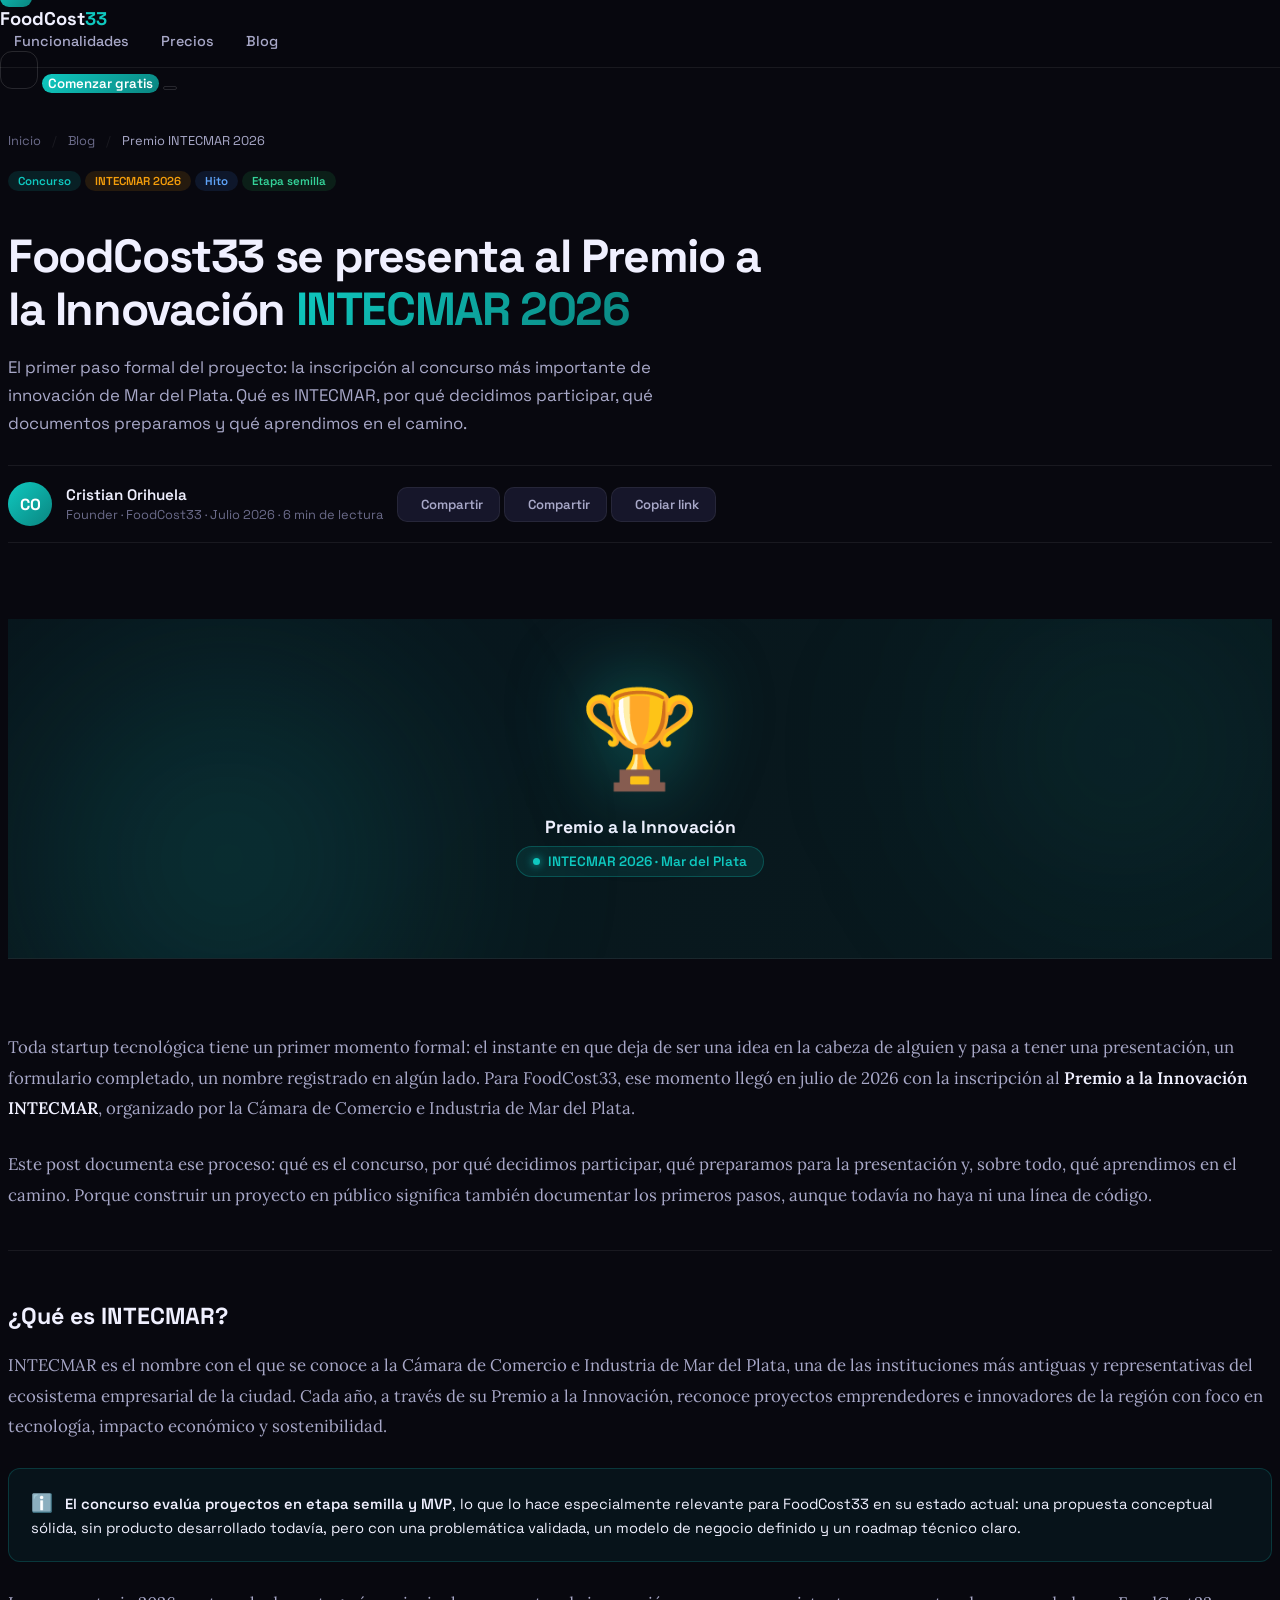
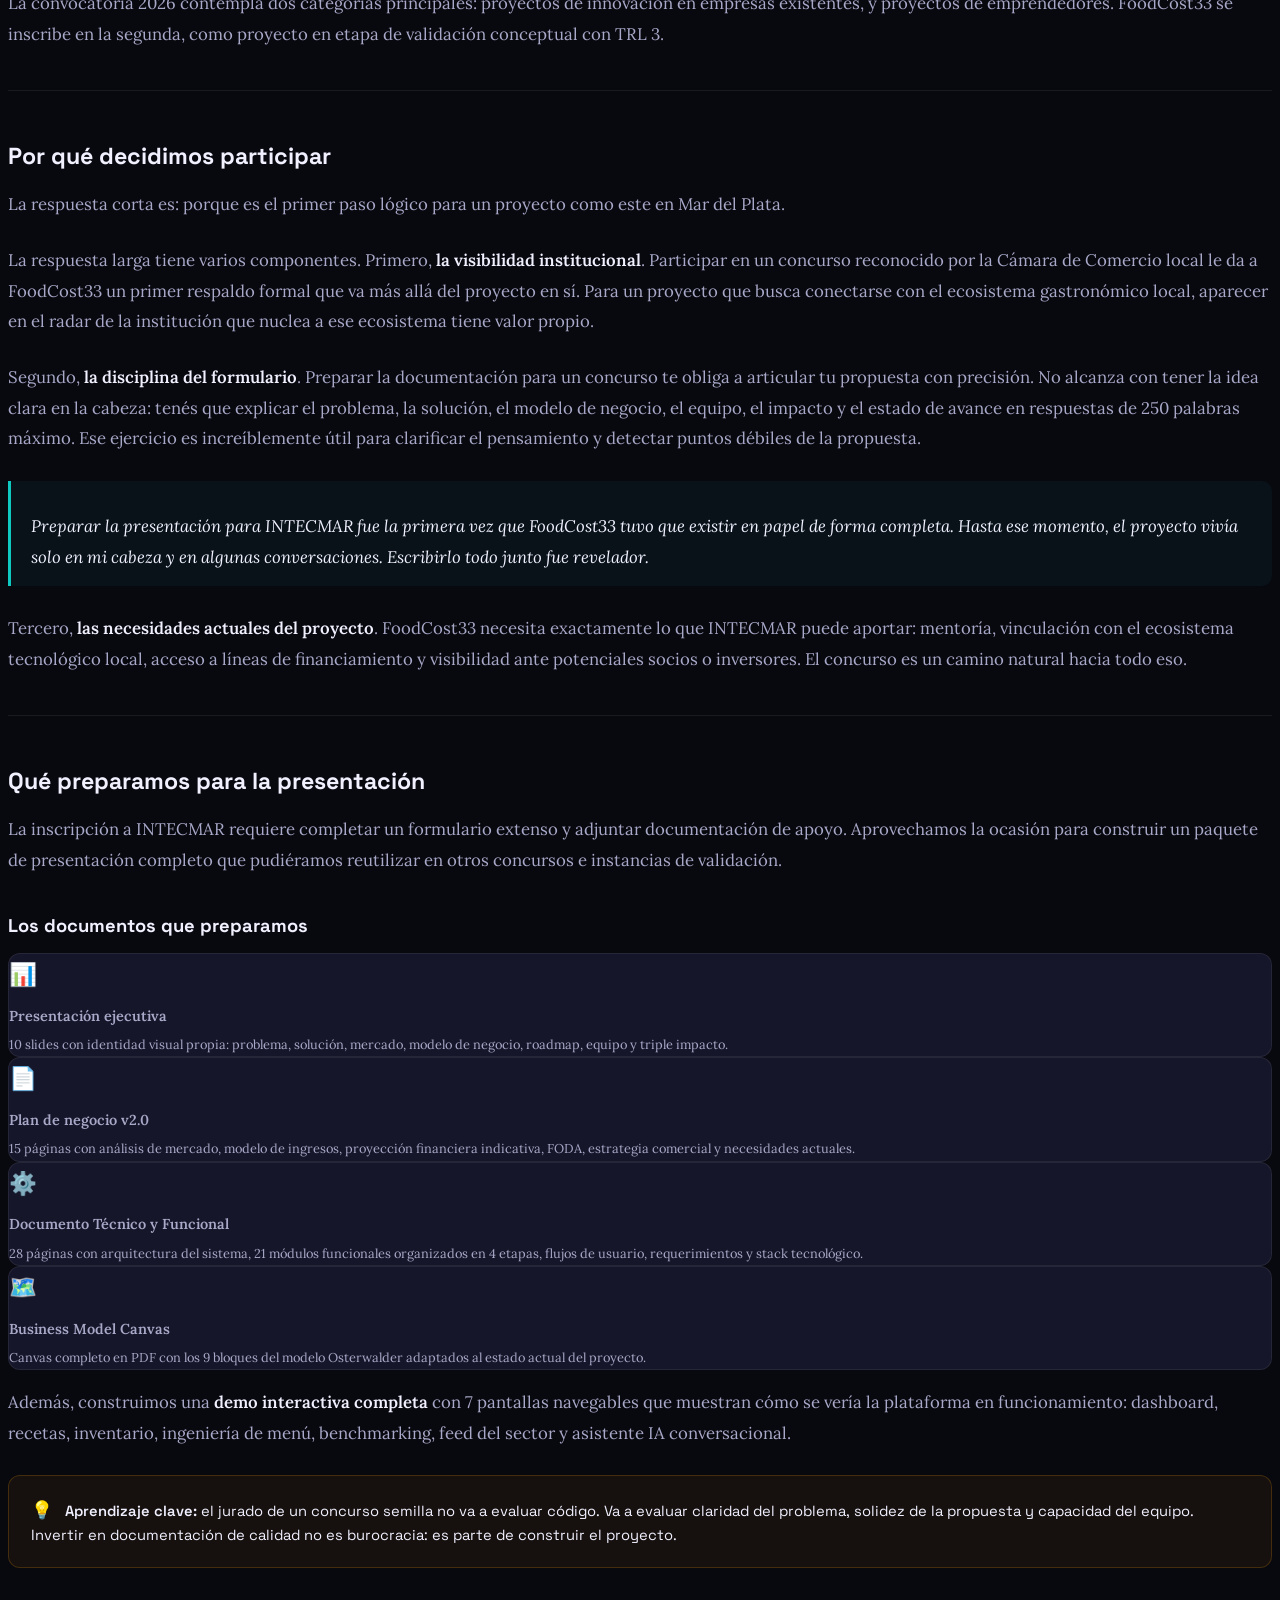
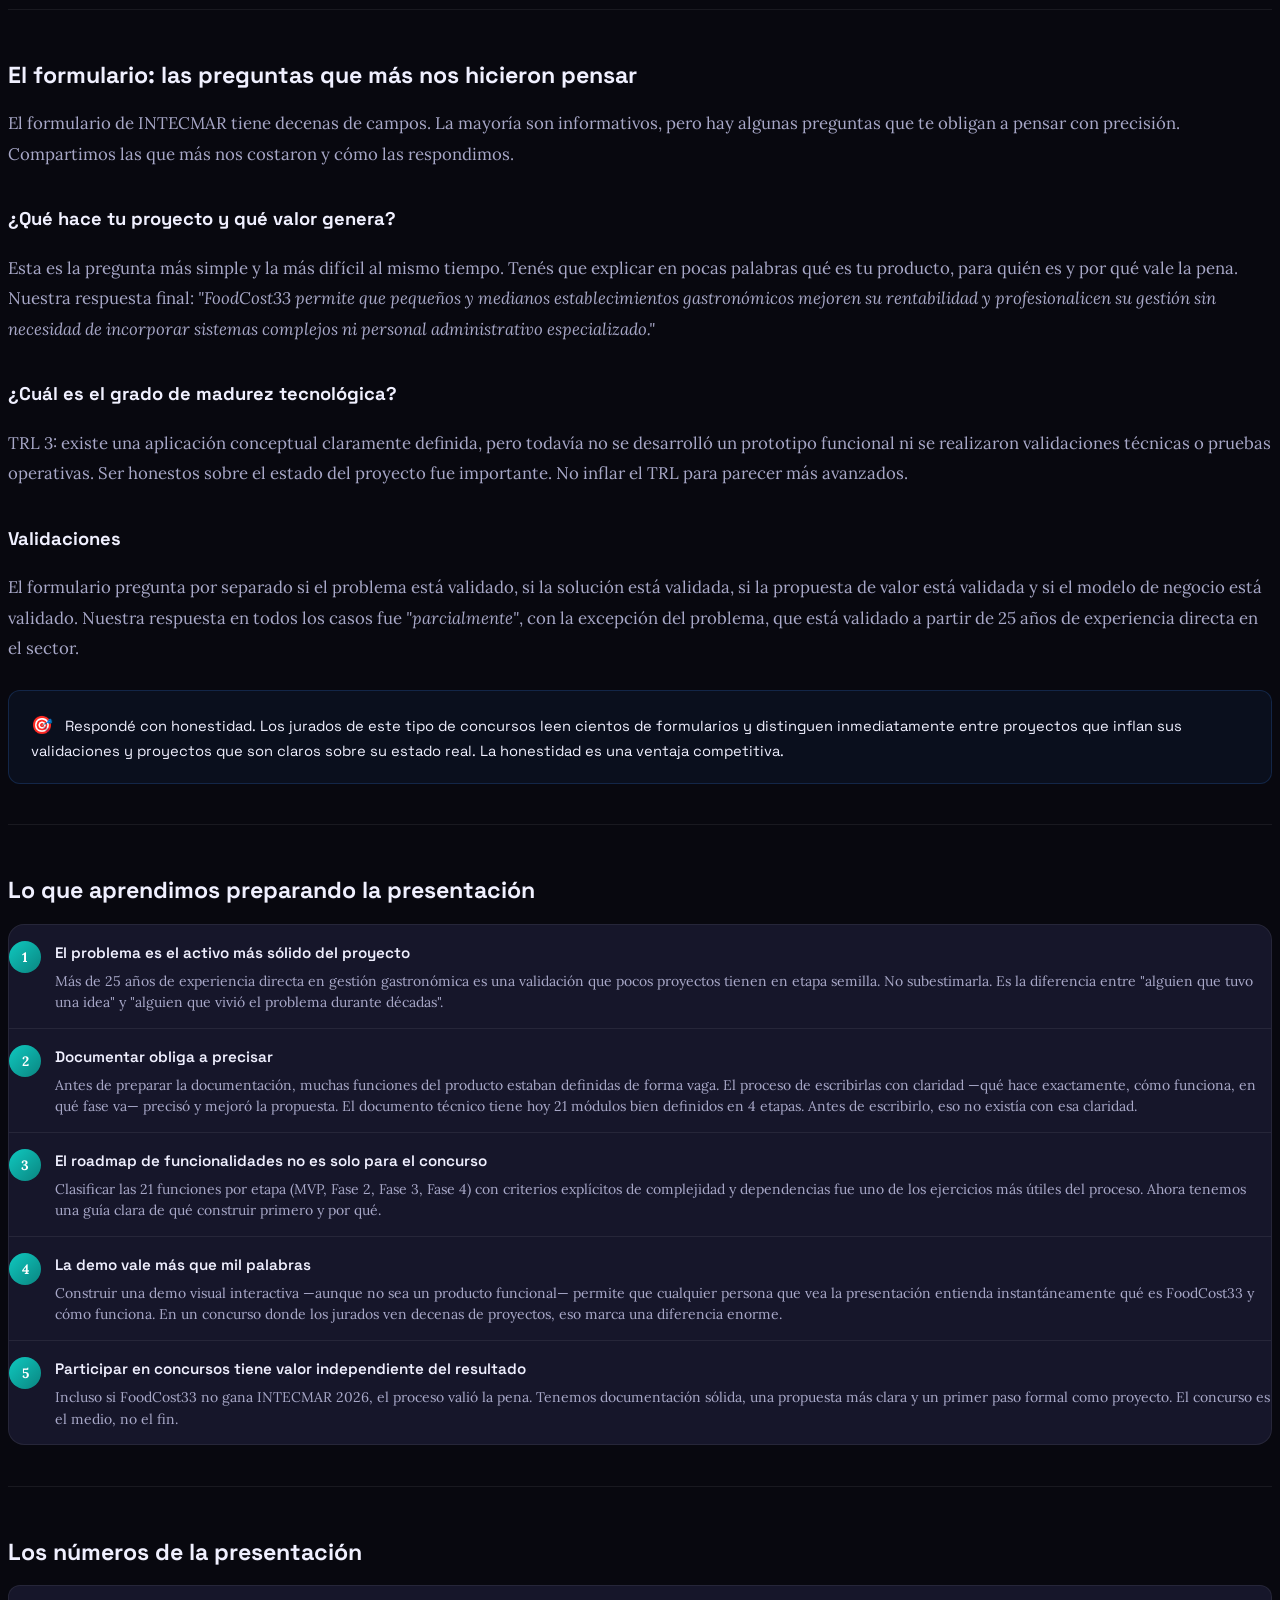
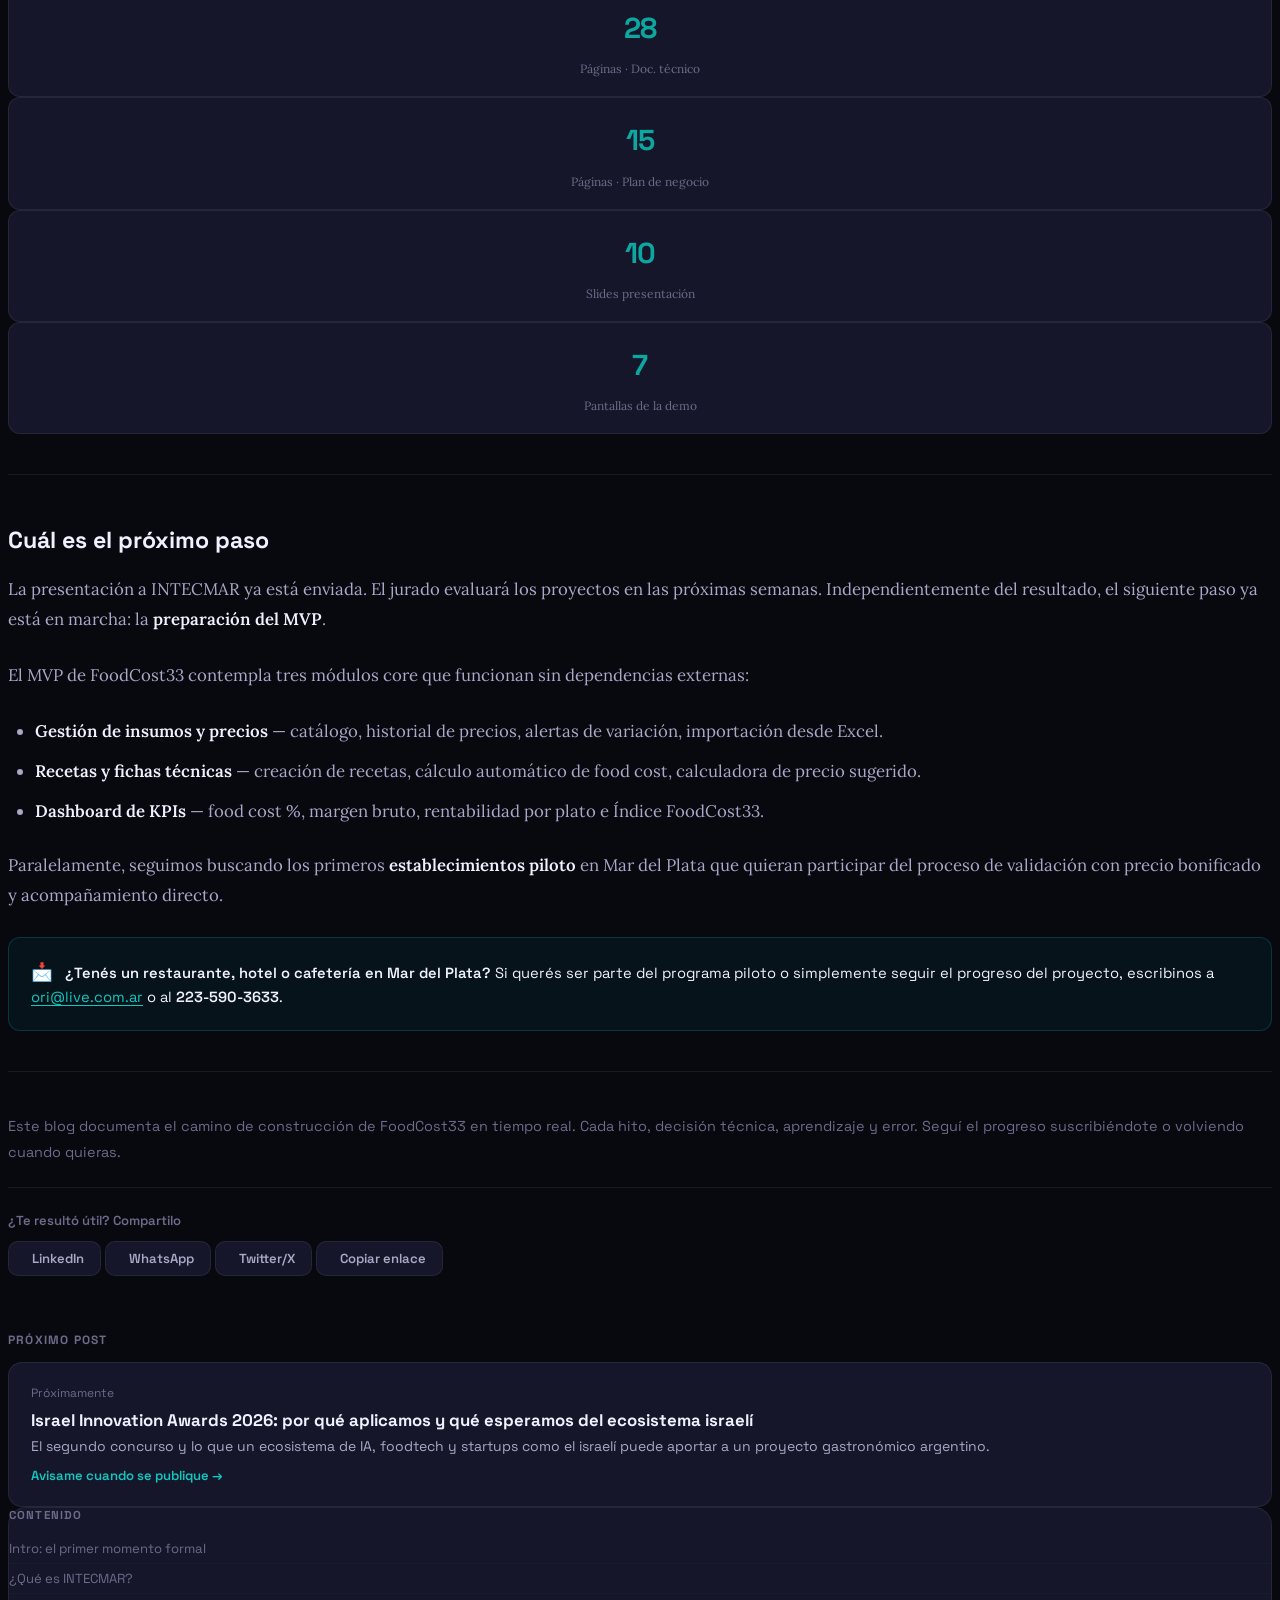
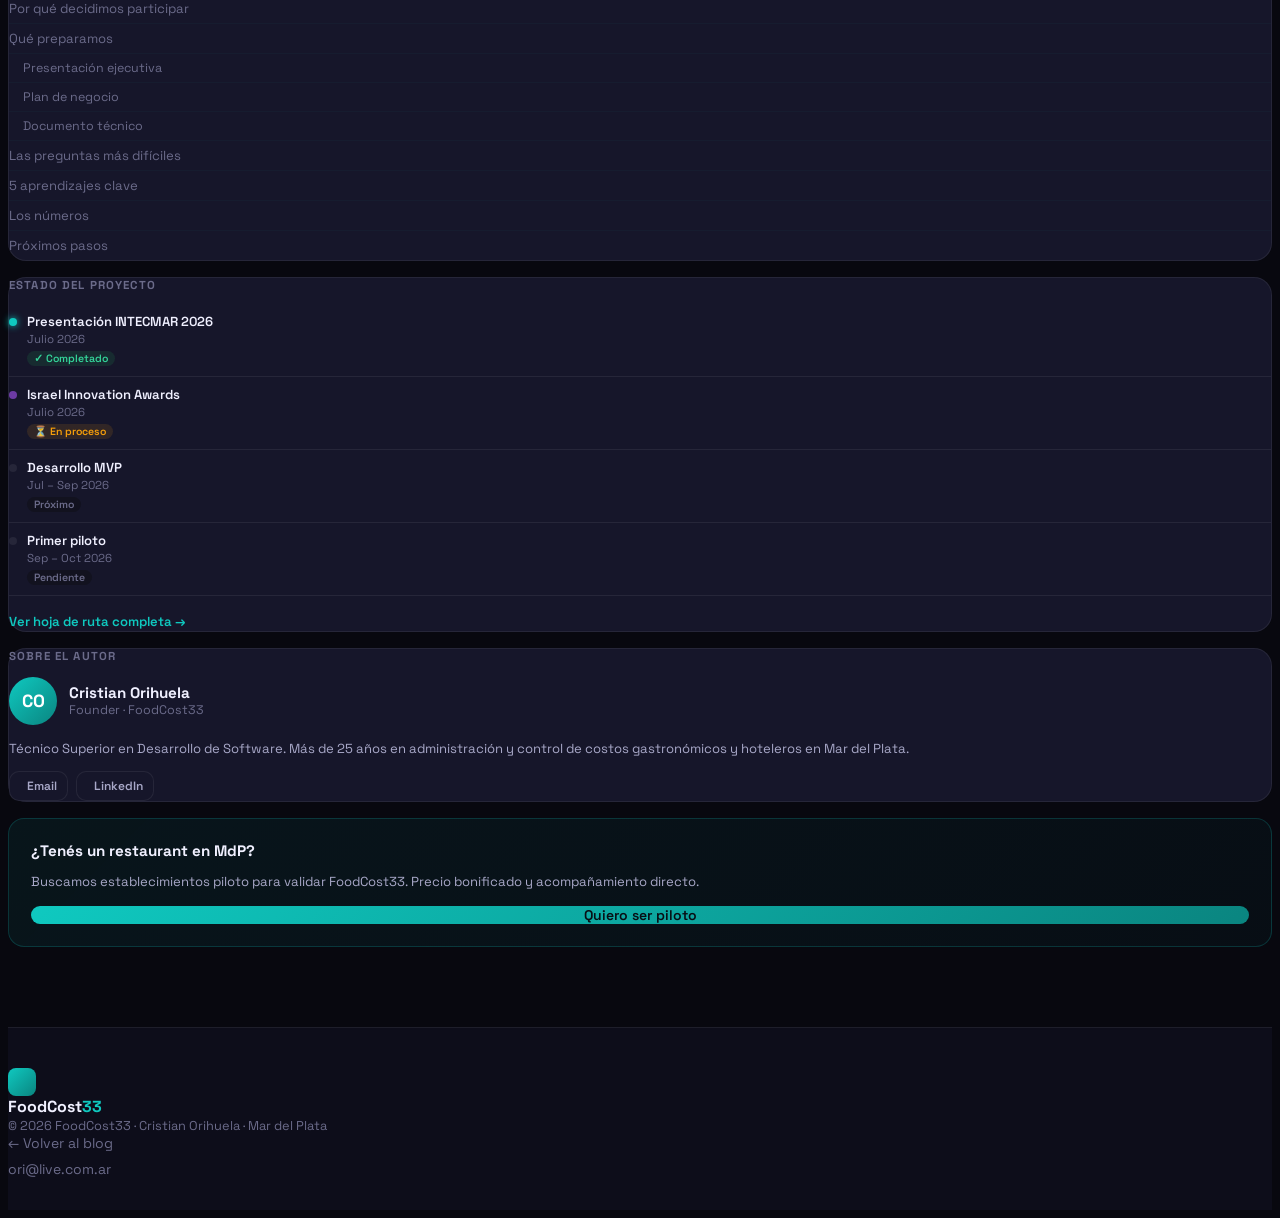
==== blog-intecmar-2026.html @ 77dbe010 "commit inicial" ====
<!DOCTYPE html>
<html lang="es" id="htmlRoot">
<head>
  <meta charset="UTF-8">
  <meta name="viewport" content="width=device-width, initial-scale=1.0">
  <title>FoodCost33 se presenta al Premio INTECMAR 2026 — Blog</title>
  <meta name="description" content="El primer paso formal de FoodCost33: la inscripción al Premio a la Innovación INTECMAR 2026. Qué es, por qué participamos y qué aprendimos.">
  <link rel="preconnect" href="https://fonts.googleapis.com">
  <link href="https://fonts.googleapis.com/css2?family=Space+Grotesk:wght@300;400;500;600;700&family=Lora:ital,wght@0,400;0,600;1,400;1,600&display=swap" rel="stylesheet">
  <link href="css/bootstrap.min.css" rel="stylesheet"/>
  <link href="css/aos.css" rel="stylesheet"/>
  <link rel="stylesheet" href="css/all.min.css"/>
  <link rel="stylesheet" href="css/style.css"/>
  <style>
    :root { --teal:#0FC9C0; --teal2:#0A8580; --amber:#F59E0B; }
    .gt  { background:linear-gradient(135deg,#0FC9C0,#0a8580);-webkit-background-clip:text;-webkit-text-fill-color:transparent;background-clip:text; }
    .bgrd{ background:linear-gradient(135deg,#0FC9C0,#0a8580); }
    .bgrd:hover{ box-shadow:0 8px 24px rgba(15,201,192,.4); }
    .boc:hover { border-color:var(--teal);background:rgba(15,201,192,.08); }
    .slbl{ color:var(--teal); }
    .slbl::before{ background:linear-gradient(135deg,#0FC9C0,#0a8580); }
    .gc:hover{ border-color:rgba(15,201,192,.3);box-shadow:0 16px 50px rgba(0,0,0,.25); }
    .logo-i{ background:linear-gradient(135deg,#0FC9C0,#0a8580); }
    .aur-a{ background:radial-gradient(circle,rgba(15,201,192,.18),transparent 70%); }
    .aur-b{ background:radial-gradient(circle,rgba(10,133,128,.14),transparent 70%); }
    .hbadge{ background:rgba(15,201,192,.1);border:1px solid rgba(15,201,192,.25);color:var(--teal);padding:6px 16px;border-radius:100px;font-size:.8rem;font-weight:600;display:inline-flex;align-items:center;gap:8px; }
    .bdot{ width:7px;height:7px;border-radius:50%;background:var(--teal);box-shadow:0 0 8px var(--teal);animation:bpls 2s infinite; }
    @keyframes bpls{0%,100%{opacity:1}50%{opacity:.35}}
    .flink{ color:var(--tx3);font-size:.875rem;display:block;margin-bottom:8px;transition:.2s; }
    .flink:hover{ color:var(--tx); }
    #mbmenu{ display:none;background:var(--bg);padding:16px 20px;border-bottom:1px solid var(--bd); }
    #mbmenu.open{ display:block; }

    /* ── POST SPECIFIC ── */

    /* Hero del post */
    .post-hero{ padding:calc(var(--nav) + 56px) 0 0;position:relative;overflow:hidden; }
    .post-cover{ height:340px;background:linear-gradient(135deg,rgba(15,201,192,.07),rgba(10,133,128,.14));display:flex;align-items:center;justify-content:center;position:relative;overflow:hidden;border-bottom:1px solid var(--bd); }
    .post-cover-inner{ text-align:center;position:relative;z-index:2; }

    /* Progress bar */
    .read-bar{ position:fixed;top:0;left:0;height:3px;background:linear-gradient(90deg,#0FC9C0,#0a8580);z-index:9999;transition:width .1s;width:0% }

    /* Breadcrumb */
    .bcrumb{ font-size:.8rem;color:var(--tx3);margin-bottom:20px; }
    .bcrumb a{ color:var(--tx3);text-decoration:none;transition:.2s; }
    .bcrumb a:hover{ color:var(--teal); }

    /* Tags */
    .ptag{ font-size:.72rem;font-weight:600;padding:3px 10px;border-radius:20px;display:inline-block; }
    .ptag-teal  { background:rgba(15,201,192,.12);color:var(--teal); }
    .ptag-amber { background:rgba(245,158,11,.12);color:var(--amber); }
    .ptag-blue  { background:rgba(59,130,246,.12);color:#60a5fa; }
    .ptag-green { background:rgba(34,197,94,.12);color:#34d399; }
    .ptag-purple{ background:rgba(168,85,247,.12);color:#c084fc; }

    /* Author bar */
    .author-bar{ display:flex;align-items:center;gap:14px;padding:16px 0;border-top:1px solid var(--bd);border-bottom:1px solid var(--bd);margin-bottom:40px; }
    .author-av{ width:44px;height:44px;border-radius:50%;background:linear-gradient(135deg,#0FC9C0,#0a8580);display:flex;align-items:center;justify-content:center;font-weight:700;font-size:1rem;color:#fff;flex-shrink:0; }
    .author-name{ font-weight:600;font-size:.95rem; }
    .author-meta{ font-size:.8rem;color:var(--tx3);margin-top:2px; }

    /* Article body — tipografía legible */
    .article-body{ font-family:'Lora', Georgia, serif;font-size:1.05rem;line-height:1.82;color:var(--tx2); }
    .article-body p{ margin-bottom:1.5em; }
    .article-body h2{ font-family:'Space Grotesk',sans-serif;font-size:1.45rem;font-weight:700;color:var(--tx);margin:2.2em 0 .8em;line-height:1.25; }
    .article-body h3{ font-family:'Space Grotesk',sans-serif;font-size:1.15rem;font-weight:700;color:var(--tx);margin:1.8em 0 .6em; }
    .article-body strong{ color:var(--tx);font-weight:600; }
    .article-body em{ font-style:italic; }
    .article-body ul,
    .article-body ol{ margin-bottom:1.4em;padding-left:1.6em; }
    .article-body li{ margin-bottom:.55em; }
    .article-body a{ color:var(--teal);text-decoration:underline;text-underline-offset:3px; }
    .article-body blockquote{ border-left:3px solid var(--teal);padding:14px 20px;margin:1.6em 0;background:rgba(15,201,192,.05);border-radius:0 10px 10px 0;font-style:italic;color:var(--tx); }
    .article-body blockquote p{ margin-bottom:0; }

    /* Callout boxes */
    .callout{ border-radius:12px;padding:20px 22px;margin:1.8em 0;font-family:'Space Grotesk',sans-serif;font-size:.92rem;line-height:1.6; }
    .callout-teal  { background:rgba(15,201,192,.06);border:1px solid rgba(15,201,192,.2);color:var(--tx); }
    .callout-amber { background:rgba(245,158,11,.06);border:1px solid rgba(245,158,11,.2);color:var(--tx); }
    .callout-blue  { background:rgba(59,130,246,.06);border:1px solid rgba(59,130,246,.2);color:var(--tx); }
    .callout-icon  { font-size:1.1rem;margin-right:8px; }

    /* Key learnings */
    .learning-item{ display:flex;gap:14px;padding:14px 0;border-bottom:1px solid var(--bd); }
    .learning-item:last-child{ border-bottom:none; }
    .l-num{ width:32px;height:32px;border-radius:50%;background:linear-gradient(135deg,#0FC9C0,#0a8580);color:#fff;font-weight:700;font-size:.85rem;display:flex;align-items:center;justify-content:center;flex-shrink:0;margin-top:2px; }
    .l-title{ font-size:.95rem;font-weight:600;color:var(--tx);margin-bottom:4px;font-family:'Space Grotesk',sans-serif; }
    .l-text{ font-size:.875rem;color:var(--tx2);line-height:1.55; }

    /* Share buttons */
    .share-btn{ display:inline-flex;align-items:center;gap:7px;padding:8px 16px;border-radius:10px;font-size:.82rem;font-weight:600;cursor:pointer;border:1px solid var(--bd);background:var(--sf);color:var(--tx2);transition:.2s;text-decoration:none; }
    .share-btn:hover{ border-color:var(--teal);color:var(--teal);background:rgba(15,201,192,.05); }

    /* Timeline sidebar mini */
    .tl-mini-item{ display:flex;gap:10px;padding:9px 0;border-bottom:1px solid var(--bd);cursor:default; }
    .tl-mini-item:last-child{ border-bottom:none; }
    .tl-mini-dot{ width:8px;height:8px;border-radius:50%;flex-shrink:0;margin-top:5px; }
    .tl-mini-title{ font-size:.82rem;font-weight:600;color:var(--tx);line-height:1.3; }
    .tl-mini-sub  { font-size:.72rem;color:var(--tx3);margin-top:2px; }
    .tl-mini-tag  { font-size:.66rem;padding:1px 7px;border-radius:20px;font-weight:600;display:inline-block;margin-top:4px; }

    /* Table of contents */
    .toc-item{ display:block;padding:6px 0;font-size:.82rem;color:var(--tx3);text-decoration:none;transition:.2s;border-bottom:1px solid rgba(26,45,61,.3); }
    .toc-item:hover{ color:var(--teal); }
    .toc-item:last-child{ border-bottom:none; }
    .toc-item.h3{ padding-left:14px;font-size:.78rem; }

    /* Next post */
    .next-card{ background:var(--sf);border:1px solid var(--bd);border-radius:14px;padding:22px;transition:.2s;text-decoration:none;display:block; }
    .next-card:hover{ border-color:rgba(15,201,192,.35);transform:translateY(-2px); }

    /* Highlight stat */
    .hstat{ background:var(--sf);border:1px solid var(--bd);border-radius:12px;padding:16px;text-align:center; }
    .hstat-num{ font-family:'Space Grotesk',sans-serif;font-size:1.8rem;font-weight:700;letter-spacing:-.03em; }
    .hstat-lbl{ font-size:.75rem;color:var(--tx3);margin-top:4px; }

    /* Section divider in article */
    .sec-div{ border:none;border-top:1px solid var(--bd);margin:2.4em 0; }

    /* Pill badge inline */
    .ibadge{ font-size:.72rem;font-weight:700;padding:2px 9px;border-radius:20px;vertical-align:middle;font-family:'Space Grotesk',sans-serif; }
  </style>
</head>
<body>

<!-- BARRA DE PROGRESO -->
<div class="read-bar" id="readBar"></div>

<!-- NAVBAR -->
<nav id="nbar">
  <div class="container">
    <div class="d-flex align-items-center justify-content-between w-100">
      <a href="index.html" class="d-flex align-items-center gap-2" style="font-size:1.15rem;font-weight:700;color:var(--tx)">
        <div class="logo-i" style="width:32px;height:32px;border-radius:9px;display:flex;align-items:center;justify-content:center"><i class="fa-solid fa-utensils" style="font-size:.82rem"></i></div>
        <span>FoodCost<span style="color:var(--teal)">33</span></span>
      </a>
      <div class="d-none d-lg-flex align-items-center gap-1 mx-auto">
        <a href="index.html#features" class="nav-link">Funcionalidades</a>
        <a href="index.html#pricing" class="nav-link">Precios</a>
        <a href="blog.html" class="nav-link" style="color:var(--teal)">Blog</a>
      </div>
      <div class="d-flex align-items-center gap-2">
        <button class="boc d-flex align-items-center justify-content-center" id="thbtn" style="width:38px;height:38px;padding:0;border-radius:12px">
          <i class="fa-solid fa-sun" id="suni" style="display:none"></i>
          <i class="fa-solid fa-moon" id="mooni"></i>
        </button>
        <button class="bgrd btn px-3 py-2 d-none d-sm-flex">Comenzar gratis</button>
        <button class="boc d-lg-none px-2 py-2" id="mbtog" style="border-radius:10px" onclick="toggleMenu()">
          <i class="fa-solid fa-bars" id="barIcon"></i>
          <i class="fa-solid fa-xmark" id="xIcon" style="display:none"></i>
        </button>
      </div>
    </div>
  </div>
</nav>
<div id="mbmenu">
  <a href="index.html" class="nav-link d-block py-3 border-bottom" style="border-color:var(--bd)!important">Inicio</a>
  <a href="blog.html" class="nav-link d-block py-3" style="color:var(--teal)">← Volver al blog</a>
</div>

<!-- POST HERO -->
<section class="post-hero">
  <div class="container" style="padding-bottom:36px">
    <div class="bcrumb">
      <a href="index.html">Inicio</a> <span style="margin:0 8px;color:var(--bd)">/</span>
      <a href="blog.html">Blog</a> <span style="margin:0 8px;color:var(--bd)">/</span>
      <span style="color:var(--tx2)">Premio INTECMAR 2026</span>
    </div>
    <div class="d-flex gap-2 flex-wrap mb-3">
      <span class="ptag ptag-teal">Concurso</span>
      <span class="ptag ptag-amber">INTECMAR 2026</span>
      <span class="ptag ptag-blue">Hito</span>
      <span class="ptag ptag-green">Etapa semilla</span>
    </div>
    <h1 style="font-size:clamp(1.8rem,4.5vw,2.9rem);font-weight:700;line-height:1.15;letter-spacing:-.03em;max-width:780px;margin-bottom:18px">
      FoodCost33 se presenta al Premio a la Innovación <span class="gt">INTECMAR 2026</span>
    </h1>
    <p style="font-size:1.05rem;color:var(--tx2);max-width:680px;line-height:1.65;margin-bottom:28px">
      El primer paso formal del proyecto: la inscripción al concurso más importante de innovación de Mar del Plata. Qué es INTECMAR, por qué decidimos participar, qué documentos preparamos y qué aprendimos en el camino.
    </p>
    <div class="author-bar">
      <div class="author-av">CO</div>
      <div>
        <div class="author-name">Cristian Orihuela</div>
        <div class="author-meta">Founder · FoodCost33 · <span>Julio 2026</span> · <span>6 min de lectura</span></div>
      </div>
      <div class="ms-auto d-flex gap-2 flex-wrap">
        <a href="#" class="share-btn"><i class="fa-brands fa-linkedin"></i> Compartir</a>
        <a href="#" class="share-btn"><i class="fa-brands fa-whatsapp"></i> Compartir</a>
        <a href="#" class="share-btn"><i class="fa-regular fa-copy"></i> Copiar link</a>
      </div>
    </div>
  </div>
  <!-- Cover image -->
  <div class="post-cover">
    <div class="aur aur-a" style="top:-60px;left:-80px"></div>
    <div class="aur aur-b" style="bottom:-40px;right:-100px"></div>
    <div class="post-cover-inner">
      <div style="font-size:6rem;filter:drop-shadow(0 0 40px rgba(15,201,192,.5));margin-bottom:16px">🏆</div>
      <div style="display:inline-flex;flex-direction:column;align-items:center;gap:8px">
        <div style="font-family:'Space Grotesk',sans-serif;font-size:1.1rem;font-weight:700;color:var(--tx)">Premio a la Innovación</div>
        <div class="hbadge" style="font-size:.85rem"><span class="bdot"></span>INTECMAR 2026 · Mar del Plata</div>
      </div>
    </div>
  </div>
</section>

<!-- ARTICLE -->
<section style="padding:56px 0 80px">
  <div class="container">
    <div class="row g-5">

      <!-- ARTICLE BODY -->
      <div class="col-lg-8">
        <article class="article-body" id="article">

          <p>
            Toda startup tecnológica tiene un primer momento formal: el instante en que deja de ser una idea en la cabeza de alguien y pasa a tener una presentación, un formulario completado, un nombre registrado en algún lado. Para FoodCost33, ese momento llegó en julio de 2026 con la inscripción al <strong>Premio a la Innovación INTECMAR</strong>, organizado por la Cámara de Comercio e Industria de Mar del Plata.
          </p>

          <p>
            Este post documenta ese proceso: qué es el concurso, por qué decidimos participar, qué preparamos para la presentación y, sobre todo, qué aprendimos en el camino. Porque construir un proyecto en público significa también documentar los primeros pasos, aunque todavía no haya ni una línea de código.
          </p>

          <hr class="sec-div">

          <h2>¿Qué es INTECMAR?</h2>

          <p>
            INTECMAR es el nombre con el que se conoce a la Cámara de Comercio e Industria de Mar del Plata, una de las instituciones más antiguas y representativas del ecosistema empresarial de la ciudad. Cada año, a través de su Premio a la Innovación, reconoce proyectos emprendedores e innovadores de la región con foco en tecnología, impacto económico y sostenibilidad.
          </p>

          <div class="callout callout-teal">
            <span class="callout-icon">ℹ️</span>
            <strong>El concurso evalúa proyectos en etapa semilla y MVP</strong>, lo que lo hace especialmente relevante para FoodCost33 en su estado actual: una propuesta conceptual sólida, sin producto desarrollado todavía, pero con una problemática validada, un modelo de negocio definido y un roadmap técnico claro.
          </div>

          <p>
            La convocatoria 2026 contempla dos categorías principales: proyectos de innovación en empresas existentes, y proyectos de emprendedores. FoodCost33 se inscribe en la segunda, como proyecto en etapa de validación conceptual con TRL 3.
          </p>

          <hr class="sec-div">

          <h2>Por qué decidimos participar</h2>

          <p>
            La respuesta corta es: porque es el primer paso lógico para un proyecto como este en Mar del Plata.
          </p>

          <p>
            La respuesta larga tiene varios componentes. Primero, <strong>la visibilidad institucional</strong>. Participar en un concurso reconocido por la Cámara de Comercio local le da a FoodCost33 un primer respaldo formal que va más allá del proyecto en sí. Para un proyecto que busca conectarse con el ecosistema gastronómico local, aparecer en el radar de la institución que nuclea a ese ecosistema tiene valor propio.
          </p>

          <p>
            Segundo, <strong>la disciplina del formulario</strong>. Preparar la documentación para un concurso te obliga a articular tu propuesta con precisión. No alcanza con tener la idea clara en la cabeza: tenés que explicar el problema, la solución, el modelo de negocio, el equipo, el impacto y el estado de avance en respuestas de 250 palabras máximo. Ese ejercicio es increíblemente útil para clarificar el pensamiento y detectar puntos débiles de la propuesta.
          </p>

          <blockquote>
            <p>Preparar la presentación para INTECMAR fue la primera vez que FoodCost33 tuvo que existir en papel de forma completa. Hasta ese momento, el proyecto vivía solo en mi cabeza y en algunas conversaciones. Escribirlo todo junto fue revelador.</p>
          </blockquote>

          <p>
            Tercero, <strong>las necesidades actuales del proyecto</strong>. FoodCost33 necesita exactamente lo que INTECMAR puede aportar: mentoría, vinculación con el ecosistema tecnológico local, acceso a líneas de financiamiento y visibilidad ante potenciales socios o inversores. El concurso es un camino natural hacia todo eso.
          </p>

          <hr class="sec-div">

          <h2>Qué preparamos para la presentación</h2>

          <p>
            La inscripción a INTECMAR requiere completar un formulario extenso y adjuntar documentación de apoyo. Aprovechamos la ocasión para construir un paquete de presentación completo que pudiéramos reutilizar en otros concursos e instancias de validación.
          </p>

          <h3>Los documentos que preparamos</h3>

          <div class="row g-3 my-3">
            <div class="col-sm-6">
              <div class="gc p-3" style="border-radius:12px">
                <div style="font-size:1.4rem;margin-bottom:8px">📊</div>
                <div style="font-size:.9rem;font-weight:600;margin-bottom:4px">Presentación ejecutiva</div>
                <div style="font-size:.8rem;color:var(--tx2)">10 slides con identidad visual propia: problema, solución, mercado, modelo de negocio, roadmap, equipo y triple impacto.</div>
              </div>
            </div>
            <div class="col-sm-6">
              <div class="gc p-3" style="border-radius:12px">
                <div style="font-size:1.4rem;margin-bottom:8px">📄</div>
                <div style="font-size:.9rem;font-weight:600;margin-bottom:4px">Plan de negocio v2.0</div>
                <div style="font-size:.8rem;color:var(--tx2)">15 páginas con análisis de mercado, modelo de ingresos, proyección financiera indicativa, FODA, estrategia comercial y necesidades actuales.</div>
              </div>
            </div>
            <div class="col-sm-6">
              <div class="gc p-3" style="border-radius:12px">
                <div style="font-size:1.4rem;margin-bottom:8px">⚙️</div>
                <div style="font-size:.9rem;font-weight:600;margin-bottom:4px">Documento Técnico y Funcional</div>
                <div style="font-size:.8rem;color:var(--tx2)">28 páginas con arquitectura del sistema, 21 módulos funcionales organizados en 4 etapas, flujos de usuario, requerimientos y stack tecnológico.</div>
              </div>
            </div>
            <div class="col-sm-6">
              <div class="gc p-3" style="border-radius:12px">
                <div style="font-size:1.4rem;margin-bottom:8px">🗺️</div>
                <div style="font-size:.9rem;font-weight:600;margin-bottom:4px">Business Model Canvas</div>
                <div style="font-size:.8rem;color:var(--tx2)">Canvas completo en PDF con los 9 bloques del modelo Osterwalder adaptados al estado actual del proyecto.</div>
              </div>
            </div>
          </div>

          <p>
            Además, construimos una <strong>demo interactiva completa</strong> con 7 pantallas navegables que muestran cómo se vería la plataforma en funcionamiento: dashboard, recetas, inventario, ingeniería de menú, benchmarking, feed del sector y asistente IA conversacional.
          </p>

          <div class="callout callout-amber">
            <span class="callout-icon">💡</span>
            <strong>Aprendizaje clave:</strong> el jurado de un concurso semilla no va a evaluar código. Va a evaluar claridad del problema, solidez de la propuesta y capacidad del equipo. Invertir en documentación de calidad no es burocracia: es parte de construir el proyecto.
          </div>

          <hr class="sec-div">

          <h2>El formulario: las preguntas que más nos hicieron pensar</h2>

          <p>
            El formulario de INTECMAR tiene decenas de campos. La mayoría son informativos, pero hay algunas preguntas que te obligan a pensar con precisión. Compartimos las que más nos costaron y cómo las respondimos.
          </p>

          <h3>¿Qué hace tu proyecto y qué valor genera?</h3>
          <p>
            Esta es la pregunta más simple y la más difícil al mismo tiempo. Tenés que explicar en pocas palabras qué es tu producto, para quién es y por qué vale la pena. Nuestra respuesta final: <em>"FoodCost33 permite que pequeños y medianos establecimientos gastronómicos mejoren su rentabilidad y profesionalicen su gestión sin necesidad de incorporar sistemas complejos ni personal administrativo especializado."</em>
          </p>

          <h3>¿Cuál es el grado de madurez tecnológica?</h3>
          <p>
            TRL 3: existe una aplicación conceptual claramente definida, pero todavía no se desarrolló un prototipo funcional ni se realizaron validaciones técnicas o pruebas operativas. Ser honestos sobre el estado del proyecto fue importante. No inflar el TRL para parecer más avanzados.
          </p>

          <h3>Validaciones</h3>
          <p>
            El formulario pregunta por separado si el problema está validado, si la solución está validada, si la propuesta de valor está validada y si el modelo de negocio está validado. Nuestra respuesta en todos los casos fue <em>"parcialmente"</em>, con la excepción del problema, que está validado a partir de 25 años de experiencia directa en el sector.
          </p>

          <div class="callout callout-blue">
            <span class="callout-icon">🎯</span>
            Respondé con honestidad. Los jurados de este tipo de concursos leen cientos de formularios y distinguen inmediatamente entre proyectos que inflan sus validaciones y proyectos que son claros sobre su estado real. La honestidad es una ventaja competitiva.
          </div>

          <hr class="sec-div">

          <h2>Lo que aprendimos preparando la presentación</h2>

          <div class="gc p-4 my-4" style="border-radius:16px">
            <div class="learning-item">
              <div class="l-num">1</div>
              <div>
                <div class="l-title">El problema es el activo más sólido del proyecto</div>
                <div class="l-text">Más de 25 años de experiencia directa en gestión gastronómica es una validación que pocos proyectos tienen en etapa semilla. No subestimarla. Es la diferencia entre "alguien que tuvo una idea" y "alguien que vivió el problema durante décadas".</div>
              </div>
            </div>
            <div class="learning-item">
              <div class="l-num">2</div>
              <div>
                <div class="l-title">Documentar obliga a precisar</div>
                <div class="l-text">Antes de preparar la documentación, muchas funciones del producto estaban definidas de forma vaga. El proceso de escribirlas con claridad —qué hace exactamente, cómo funciona, en qué fase va— precisó y mejoró la propuesta. El documento técnico tiene hoy 21 módulos bien definidos en 4 etapas. Antes de escribirlo, eso no existía con esa claridad.</div>
              </div>
            </div>
            <div class="learning-item">
              <div class="l-num">3</div>
              <div>
                <div class="l-title">El roadmap de funcionalidades no es solo para el concurso</div>
                <div class="l-text">Clasificar las 21 funciones por etapa (MVP, Fase 2, Fase 3, Fase 4) con criterios explícitos de complejidad y dependencias fue uno de los ejercicios más útiles del proceso. Ahora tenemos una guía clara de qué construir primero y por qué.</div>
              </div>
            </div>
            <div class="learning-item">
              <div class="l-num">4</div>
              <div>
                <div class="l-title">La demo vale más que mil palabras</div>
                <div class="l-text">Construir una demo visual interactiva —aunque no sea un producto funcional— permite que cualquier persona que vea la presentación entienda instantáneamente qué es FoodCost33 y cómo funciona. En un concurso donde los jurados ven decenas de proyectos, eso marca una diferencia enorme.</div>
              </div>
            </div>
            <div class="learning-item">
              <div class="l-num">5</div>
              <div>
                <div class="l-title">Participar en concursos tiene valor independiente del resultado</div>
                <div class="l-text">Incluso si FoodCost33 no gana INTECMAR 2026, el proceso valió la pena. Tenemos documentación sólida, una propuesta más clara y un primer paso formal como proyecto. El concurso es el medio, no el fin.</div>
              </div>
            </div>
          </div>

          <hr class="sec-div">

          <h2>Los números de la presentación</h2>

          <div class="row g-3 my-3">
            <div class="col-6 col-sm-3">
              <div class="hstat">
                <div class="hstat-num gt">28</div>
                <div class="hstat-lbl">Páginas · Doc. técnico</div>
              </div>
            </div>
            <div class="col-6 col-sm-3">
              <div class="hstat">
                <div class="hstat-num gt">15</div>
                <div class="hstat-lbl">Páginas · Plan de negocio</div>
              </div>
            </div>
            <div class="col-6 col-sm-3">
              <div class="hstat">
                <div class="hstat-num gt">10</div>
                <div class="hstat-lbl">Slides presentación</div>
              </div>
            </div>
            <div class="col-6 col-sm-3">
              <div class="hstat">
                <div class="hstat-num gt">7</div>
                <div class="hstat-lbl">Pantallas de la demo</div>
              </div>
            </div>
          </div>

          <hr class="sec-div">

          <h2>Cuál es el próximo paso</h2>

          <p>
            La presentación a INTECMAR ya está enviada. El jurado evaluará los proyectos en las próximas semanas. Independientemente del resultado, el siguiente paso ya está en marcha: la <strong>preparación del MVP</strong>.
          </p>

          <p>
            El MVP de FoodCost33 contempla tres módulos core que funcionan sin dependencias externas:
          </p>

          <ul>
            <li><strong>Gestión de insumos y precios</strong> — catálogo, historial de precios, alertas de variación, importación desde Excel.</li>
            <li><strong>Recetas y fichas técnicas</strong> — creación de recetas, cálculo automático de food cost, calculadora de precio sugerido.</li>
            <li><strong>Dashboard de KPIs</strong> — food cost %, margen bruto, rentabilidad por plato e Índice FoodCost33.</li>
          </ul>

          <p>
            Paralelamente, seguimos buscando los primeros <strong>establecimientos piloto</strong> en Mar del Plata que quieran participar del proceso de validación con precio bonificado y acompañamiento directo.
          </p>

          <div class="callout callout-teal">
            <span class="callout-icon">📩</span>
            <strong>¿Tenés un restaurante, hotel o cafetería en Mar del Plata?</strong> Si querés ser parte del programa piloto o simplemente seguir el progreso del proyecto, escribinos a <a href="mailto:ori@live.com.ar">ori@live.com.ar</a> o al <strong>223-590-3633</strong>.
          </div>

          <hr class="sec-div">

          <p style="font-size:.9rem;color:var(--tx3);font-family:'Space Grotesk',sans-serif;font-style:normal">
            Este blog documenta el camino de construcción de FoodCost33 en tiempo real. Cada hito, decisión técnica, aprendizaje y error. Seguí el progreso suscribiéndote o volviendo cuando quieras.
          </p>

        </article>

        <!-- Share -->
        <div style="padding:24px 0;border-top:1px solid var(--bd);margin-top:8px">
          <div style="font-size:.82rem;color:var(--tx3);margin-bottom:12px;font-weight:600">¿Te resultó útil? Compartilo</div>
          <div class="d-flex gap-2 flex-wrap">
            <a href="#" class="share-btn"><i class="fa-brands fa-linkedin"></i> LinkedIn</a>
            <a href="#" class="share-btn"><i class="fa-brands fa-whatsapp"></i> WhatsApp</a>
            <a href="#" class="share-btn"><i class="fa-brands fa-x-twitter"></i> Twitter/X</a>
            <a href="#" class="share-btn"><i class="fa-regular fa-copy"></i> Copiar enlace</a>
          </div>
        </div>

        <!-- Next post -->
        <div style="margin-top:32px">
          <div style="font-size:.75rem;font-weight:700;text-transform:uppercase;letter-spacing:.1em;color:var(--tx3);margin-bottom:14px">Próximo post</div>
          <div class="next-card">
            <div style="font-size:.75rem;color:var(--tx3);margin-bottom:8px">Próximamente</div>
            <div style="font-size:1.05rem;font-weight:700;color:var(--tx);margin-bottom:6px">Israel Innovation Awards 2026: por qué aplicamos y qué esperamos del ecosistema israelí</div>
            <div style="font-size:.875rem;color:var(--tx2)">El segundo concurso y lo que un ecosistema de IA, foodtech y startups como el israelí puede aportar a un proyecto gastronómico argentino.</div>
            <div style="margin-top:12px;font-size:.82rem;color:var(--teal);font-weight:600">Avisame cuando se publique →</div>
          </div>
        </div>
      </div>

      <!-- SIDEBAR -->
      <div class="col-lg-4">
        <div style="position:sticky;top:calc(var(--nav) + 24px);display:flex;flex-direction:column;gap:16px">

          <!-- Table of contents -->
          <div class="gc p-4">
            <div style="font-size:.72rem;font-weight:700;text-transform:uppercase;letter-spacing:.1em;color:var(--tx3);margin-bottom:12px">Contenido</div>
            <a href="#" class="toc-item" onclick="scrollTo('h-intro')">Intro: el primer momento formal</a>
            <a href="#" class="toc-item">¿Qué es INTECMAR?</a>
            <a href="#" class="toc-item">Por qué decidimos participar</a>
            <a href="#" class="toc-item">Qué preparamos</a>
            <a href="#" class="toc-item h3">Presentación ejecutiva</a>
            <a href="#" class="toc-item h3">Plan de negocio</a>
            <a href="#" class="toc-item h3">Documento técnico</a>
            <a href="#" class="toc-item">Las preguntas más difíciles</a>
            <a href="#" class="toc-item">5 aprendizajes clave</a>
            <a href="#" class="toc-item">Los números</a>
            <a href="#" class="toc-item">Próximos pasos</a>
          </div>

          <!-- Timeline del proyecto -->
          <div class="gc p-4">
            <div style="font-size:.72rem;font-weight:700;text-transform:uppercase;letter-spacing:.1em;color:var(--tx3);margin-bottom:12px">Estado del proyecto</div>
            <div class="tl-mini-item">
              <div class="tl-mini-dot" style="background:var(--teal);box-shadow:0 0 7px var(--teal)"></div>
              <div>
                <div class="tl-mini-title">Presentación INTECMAR 2026</div>
                <div class="tl-mini-sub">Julio 2026</div>
                <span class="tl-mini-tag" style="background:rgba(34,197,94,.12);color:#34d399">✓ Completado</span>
              </div>
            </div>
            <div class="tl-mini-item">
              <div class="tl-mini-dot" style="background:rgba(168,85,247,.6)"></div>
              <div>
                <div class="tl-mini-title">Israel Innovation Awards</div>
                <div class="tl-mini-sub">Julio 2026</div>
                <span class="tl-mini-tag" style="background:rgba(245,158,11,.12);color:var(--amber)">⏳ En proceso</span>
              </div>
            </div>
            <div class="tl-mini-item">
              <div class="tl-mini-dot" style="background:var(--bd)"></div>
              <div>
                <div class="tl-mini-title">Desarrollo MVP</div>
                <div class="tl-mini-sub">Jul – Sep 2026</div>
                <span class="tl-mini-tag" style="background:var(--bg3);color:var(--tx3)">Próximo</span>
              </div>
            </div>
            <div class="tl-mini-item">
              <div class="tl-mini-dot" style="background:var(--bd)"></div>
              <div>
                <div class="tl-mini-title">Primer piloto</div>
                <div class="tl-mini-sub">Sep – Oct 2026</div>
                <span class="tl-mini-tag" style="background:var(--bg3);color:var(--tx3)">Pendiente</span>
              </div>
            </div>
            <div style="margin-top:14px">
              <a href="blog.html" style="font-size:.82rem;color:var(--teal);font-weight:600;text-decoration:none">Ver hoja de ruta completa →</a>
            </div>
          </div>

          <!-- About author -->
          <div class="gc p-4">
            <div style="font-size:.72rem;font-weight:700;text-transform:uppercase;letter-spacing:.1em;color:var(--tx3);margin-bottom:14px">Sobre el autor</div>
            <div style="display:flex;align-items:center;gap:12px;margin-bottom:12px">
              <div style="width:48px;height:48px;border-radius:50%;background:linear-gradient(135deg,#0FC9C0,#0a8580);display:flex;align-items:center;justify-content:center;font-weight:700;font-size:1.1rem;color:#fff;flex-shrink:0">CO</div>
              <div>
                <div style="font-weight:700;font-size:.95rem">Cristian Orihuela</div>
                <div style="font-size:.78rem;color:var(--tx3)">Founder · FoodCost33</div>
              </div>
            </div>
            <p style="font-size:.82rem;color:var(--tx2);line-height:1.6;margin-bottom:12px">Técnico Superior en Desarrollo de Software. Más de 25 años en administración y control de costos gastronómicos y hoteleros en Mar del Plata.</p>
            <div style="display:flex;gap:8px">
              <a href="mailto:ori@live.com.ar" class="share-btn" style="font-size:.75rem;padding:6px 10px"><i class="fa-solid fa-envelope"></i> Email</a>
              <a href="#" class="share-btn" style="font-size:.75rem;padding:6px 10px"><i class="fa-brands fa-linkedin"></i> LinkedIn</a>
            </div>
          </div>

          <!-- CTA sidebar -->
          <div style="background:linear-gradient(135deg,rgba(15,201,192,.07),rgba(10,133,128,.05));border:1px solid rgba(15,201,192,.2);border-radius:16px;padding:22px">
            <div style="font-size:.95rem;font-weight:700;margin-bottom:8px">¿Tenés un restaurant en MdP?</div>
            <p style="font-size:.82rem;color:var(--tx2);margin-bottom:16px">Buscamos establecimientos piloto para validar FoodCost33. Precio bonificado y acompañamiento directo.</p>
            <a href="mailto:ori@live.com.ar" class="bgrd btn w-100 py-2" style="font-size:.875rem;text-decoration:none;display:block;text-align:center;color:#080E14!important">Quiero ser piloto</a>
          </div>

        </div>
      </div>

    </div>
  </div>
</section>

<!-- FOOTER -->
<footer style="background:var(--bg2);border-top:1px solid var(--bd);padding:40px 0 24px">
  <div class="container">
    <div class="d-flex align-items-center justify-content-between flex-wrap gap-3">
      <a href="index.html" class="d-flex align-items-center gap-2 text-decoration-none" style="font-size:1rem;font-weight:700;color:var(--tx)">
        <div class="logo-i" style="width:28px;height:28px;border-radius:8px;display:flex;align-items:center;justify-content:center"><i class="fa-solid fa-utensils" style="font-size:.75rem"></i></div>
        FoodCost<span style="color:var(--teal)">33</span>
      </a>
      <div style="font-size:.8rem;color:var(--tx3)">© 2026 FoodCost33 · Cristian Orihuela · Mar del Plata</div>
      <div class="d-flex gap-3">
        <a href="blog.html" class="flink mb-0">← Volver al blog</a>
        <a href="mailto:ori@live.com.ar" class="flink mb-0">ori@live.com.ar</a>
      </div>
    </div>
  </div>
</footer>

<script src="js/jquery-3.7.1.min.js"></script>
<script src="js/bootstrap.bundle.min.js"></script>
<script>
// Theme
const html = document.getElementById('htmlRoot');
document.getElementById('thbtn').addEventListener('click', () => {
  html.classList.toggle('lm');
  document.getElementById('suni').style.display  = html.classList.contains('lm') ? '' : 'none';
  document.getElementById('mooni').style.display = html.classList.contains('lm') ? 'none' : '';
});

// Navbar scroll
window.addEventListener('scroll', () => {
  document.getElementById('nbar').classList.toggle('scr', window.scrollY > 20);
});

// Mobile menu
function toggleMenu() {
  const m = document.getElementById('mbmenu');
  m.classList.toggle('open');
  document.getElementById('barIcon').style.display = m.classList.contains('open') ? 'none' : '';
  document.getElementById('xIcon').style.display   = m.classList.contains('open') ? '' : 'none';
}

// Reading progress bar
window.addEventListener('scroll', () => {
  const article = document.getElementById('article');
  if (!article) return;
  const rect = article.getBoundingClientRect();
  const total = article.offsetHeight - window.innerHeight;
  const scrolled = Math.max(0, -rect.top);
  const pct = Math.min(100, (scrolled / total) * 100);
  document.getElementById('readBar').style.width = pct + '%';
});

// Copy link
document.querySelectorAll('.share-btn').forEach(btn => {
  if (btn.textContent.includes('Copiar')) {
    btn.addEventListener('click', (e) => {
      e.preventDefault();
      navigator.clipboard.writeText(window.location.href).then(() => {
        btn.innerHTML = '<i class="fa-solid fa-check"></i> ¡Copiado!';
        setTimeout(() => { btn.innerHTML = '<i class="fa-regular fa-copy"></i> Copiar enlace'; }, 2000);
      });
    });
  }
});
</script>
</body>
</html>
---- css/style.css ----
:root {
  --bg: #08080f;
  --bg2: #0d0d1a;
  --bg3: #12121f;
  --sf: #16162a;
  --bd: rgba(255, 255, 255, 0.07);
  --bd2: rgba(255, 255, 255, 0.13);
  --tx: #f0f0ff;
  --tx2: #a8a8c8;
  --tx3: #6b6b8a;
  --pur: #0FC9C0;
  --blu: #0A8580;
  --grad: linear-gradient(135deg, #0FC9C0, #0a8580);
  --nav: 68px;
  --dsb: 240px;
}
.lm {
  --bg: #fafafe;
  --bg2: #f0f0ff;
  --bg3: #e8e8ff;
  --sf: #fff;
  --bd: rgba(99, 71, 246, 0.1);
  --bd2: rgba(99, 71, 246, 0.2);
  --tx: #0f0f1a;
  --tx2: #3d3d5c;
  --tx3: #7878a0;
}
*,
*::before,
*::after {
  box-sizing: border-box;
}
html {
  scroll-behavior: smooth;
}
body {
  font-family: "Space Grotesk", sans-serif;
  background: var(--bg);
  color: var(--tx);
  overflow-x: hidden;
  transition: background 0.3s, color 0.3s;
}
a {
  text-decoration: none;
  color: inherit;
}
.gt {
  background: var(--grad);
  -webkit-background-clip: text;
  -webkit-text-fill-color: transparent;
  background-clip: text;
}
.slbl {
  display: inline-flex;
  align-items: center;
  gap: 6px;
  font-size: 0.73rem;
  font-weight: 600;
  text-transform: uppercase;
  letter-spacing: 0.12em;
  color: var(--pur);
  margin-bottom: 14px;
}
.slbl::before {
  content: "";
  width: 20px;
  height: 1.5px;
  background: var(--grad);
}
.stitle {
  font-size: clamp(1.85rem, 4vw, 3rem);
  font-weight: 700;
  line-height: 1.14;
  letter-spacing: -0.025em;
  margin-bottom: 14px;
}
.ssub {
  font-size: 1rem;
  color: var(--tx2);
  max-width: 560px;
}
.aur {
  position: absolute;
  border-radius: 50%;
  filter: blur(80px);
  pointer-events: none;
  z-index: 0;
}
.aur-a {
  width: 600px;
  height: 600px;
  background: radial-gradient(
    circle,
    rgba(139, 92, 246, 0.22),
    transparent 70%
  );
}
.aur-b {
  width: 500px;
  height: 500px;
  background: radial-gradient(
    circle,
    rgba(59, 130, 246, 0.18),
    transparent 70%
  );
}
.gc {
  background: var(--sf);
  border: 1px solid var(--bd);
  border-radius: 18px;
  transition: 0.3s;
}
.gc:hover {
  border-color: rgba(139, 92, 246, 0.3);
  transform: translateY(-3px);
  box-shadow: 0 16px 50px rgba(0, 0, 0, 0.25);
}
.bgrd {
  background: var(--grad);
  border: none;
  color: #fff;
  font-family: "Space Grotesk", sans-serif;
  font-weight: 600;
  border-radius: 12px;
  transition: 0.25s;
  cursor: pointer;
}
.bgrd:hover {
  transform: translateY(-1px);
  box-shadow: 0 8px 24px rgba(139, 92, 246, 0.4);
  color: #fff;
}
.boc {
  background: transparent;
  border: 1px solid var(--bd2);
  color: var(--tx);
  font-family: "Space Grotesk", sans-serif;
  font-weight: 500;
  border-radius: 12px;
  transition: 0.25s;
  cursor: pointer;
}
.boc:hover {
  border-color: var(--pur);
  background: rgba(139, 92, 246, 0.08);
  color: var(--tx);
}
.rv {
  opacity: 0;
  transform: translateY(26px);
  transition: opacity 0.65s, transform 0.65s;
}
.rv.in {
  opacity: 1;
  transform: none;
}
.sp {
  padding: 90px 0;
}
/* NAVBAR */
#nbar {
  position: fixed;
  top: 0;
  left: 0;
  right: 0;
  z-index: 1050;
  height: var(--nav);
  background: rgba(8, 8, 15, 0.78);
  backdrop-filter: blur(20px);
  border-bottom: 1px solid var(--bd);
  display: flex;
  align-items: center;
  transition: background 0.3s, box-shadow 0.3s;
}
.lm #nbar {
  background: rgba(250, 250, 254, 0.88);
}
#nbar.scr {
  background: rgba(8, 8, 15, 0.96);
  box-shadow: 0 4px 28px rgba(0, 0, 0, 0.4);
}
.lm #nbar.scr {
  background: rgba(250, 250, 254, 0.97);
}
.logo-i {
  width: 34px;
  height: 34px;
  background: var(--grad);
  border-radius: 10px;
  display: flex;
  align-items: center;
  justify-content: center;
  color: #fff;
  font-size: 0.95rem;
  flex-shrink: 0;
}
.nav-link {
  color: var(--tx2) !important;
  font-weight: 500;
  font-size: 0.9rem;
  padding: 6px 14px !important;
  border-radius: 8px;
  transition: 0.2s !important;
}
.nav-link:hover {
  color: var(--tx) !important;
  background: rgba(255, 255, 255, 0.06) !important;
}
.lm .nav-link:hover {
  background: rgba(0, 0, 0, 0.05) !important;
}
#mbmenu {
  position: fixed;
  top: var(--nav);
  left: 0;
  right: 0;
  z-index: 1049;
  background: rgba(8, 8, 15, 0.98);
  backdrop-filter: blur(20px);
  padding: 14px 20px 20px;
  border-bottom: 1px solid var(--bd);
  display: none;
}
.lm #mbmenu {
  background: rgba(250, 250, 254, 0.98);
}
#mbmenu.open {
  display: block;
}
/* HERO */
#hero {
  min-height: 100vh;
  padding-top: var(--nav);
  overflow: hidden;
  position: relative;
  display: flex;
  flex-direction: column;
  justify-content: center;
}
.hbadge {
  display: inline-flex;
  align-items: center;
  gap: 8px;
  padding: 5px 14px 5px 8px;
  border-radius: 100px;
  background: rgba(139, 92, 246, 0.12);
  border: 1px solid rgba(139, 92, 246, 0.3);
  font-size: 0.78rem;
  font-weight: 600;
  color: #a78bfa;
  margin-bottom: 22px;
}
.bdot {
  width: 7px;
  height: 7px;
  border-radius: 50%;
  background: var(--pur);
  animation: bpls 2s infinite;
  flex-shrink: 0;
}
.h1 {
  font-size: clamp(2.4rem, 6.5vw, 5rem);
  font-weight: 700;
  line-height: 1.09;
  letter-spacing: -0.03em;
  margin-bottom: 22px;
}
.tlog {
  opacity: 0.4;
  filter: grayscale(1);
  font-size: 0.88rem;
  font-weight: 700;
  color: var(--tx2);
  transition: 0.3s;
}
.tlog:hover {
  opacity: 0.75;
  filter: none;
}
.dwrap {
  border-radius: 26px;
  overflow: hidden;
  background: var(--sf);
  border: 1px solid var(--bd2);
  box-shadow: 0 40px 100px rgba(0, 0, 0, 0.65), 0 0 40px rgba(139, 92, 246, 0.2);
}
.dtbar {
  background: var(--bg3);
  padding: 11px 16px;
  display: flex;
  align-items: center;
  gap: 7px;
  border-bottom: 1px solid var(--bd);
}
.dd {
  width: 12px;
  height: 12px;
  border-radius: 50%;
}
.dgrid {
  display: grid;
  grid-template-columns: 185px 1fr;
}
.dside {
  background: var(--bg2);
  border-right: 1px solid var(--bd);
  padding: 14px 10px;
}
.dsi {
  display: flex;
  align-items: center;
  gap: 9px;
  padding: 8px 10px;
  border-radius: 8px;
  font-size: 0.81rem;
  color: var(--tx3);
  margin-bottom: 3px;
  cursor: pointer;
  background: transparent;
  border: none;
  width: 100%;
  font-family: "Space Grotesk", sans-serif;
  text-align: left;
  transition: 0.2s;
}
.dsi i {
  width: 16px;
  text-align: center;
}
.dsi.on,
.dsi:hover {
  background: rgba(139, 92, 246, 0.14);
  color: #a78bfa;
}
.stpill {
  background: var(--bg3);
  border: 1px solid var(--bd);
  border-radius: 12px;
  padding: 12px;
  position: relative;
  overflow: hidden;
}
.stpill::after {
  content: "";
  position: absolute;
  bottom: 0;
  left: 0;
  right: 0;
  height: 2px;
  background: var(--grad);
  opacity: 0.7;
}
.bbar {
  flex: 1;
  border-radius: 4px 4px 0 0;
  background: linear-gradient(to top, #8b5cf6, #3b82f6);
  transform-origin: bottom;
  animation: bgrow 0.8s ease forwards;
}
.cbbl {
  padding: 8px 12px;
  border-radius: 10px;
  font-size: 0.72rem;
  line-height: 1.45;
  max-width: 88%;
}
.cbai {
  background: rgba(139, 92, 246, 0.14);
  border: 1px solid rgba(139, 92, 246, 0.2);
  color: var(--tx2);
  align-self: flex-start;
}
.cbus {
  background: var(--grad);
  color: #fff;
  align-self: flex-end;
}
.tdot {
  width: 6px;
  height: 6px;
  border-radius: 50%;
  background: var(--pur);
  animation: tbounce 0.9s infinite;
  display: inline-block;
}
@media (max-width: 991px) {
  .dgrid {
    grid-template-columns: 1fr;
  }
  .dside {
    display: none;
  }
}
/* PROOF */
#proof {
  background: var(--bg2);
  border-top: 1px solid var(--bd);
  border-bottom: 1px solid var(--bd);
  padding: 44px 0;
}
.pnum {
  font-size: 1.9rem;
  font-weight: 700;
  background: var(--grad);
  -webkit-background-clip: text;
  -webkit-text-fill-color: transparent;
  background-clip: text;
  line-height: 1.1;
}
.plbl {
  font-size: 0.77rem;
  color: var(--tx3);
  margin-top: 3px;
}
.lscroll {
  overflow: hidden;
  margin-top: 28px;
}
.ltrack {
  display: flex;
  gap: 36px;
  width: max-content;
  animation: lscr 18s linear infinite;
}
.lbr {
  font-size: 0.87rem;
  font-weight: 700;
  color: var(--tx3);
  opacity: 0.5;
  white-space: nowrap;
}
/* FEATURES */
.ftico {
  width: 46px;
  height: 46px;
  border-radius: 12px;
  background: var(--grad);
  display: flex;
  align-items: center;
  justify-content: center;
  color: #fff;
  font-size: 1rem;
  margin-bottom: 16px;
}
.ftag {
  display: inline-block;
  margin-top: 10px;
  padding: 2px 10px;
  border-radius: 100px;
  font-size: 0.7rem;
  font-weight: 600;
  background: rgba(139, 92, 246, 0.12);
  color: #a78bfa;
  border: 1px solid rgba(139, 92, 246, 0.2);
}
/* BENTO */
.bgrid {
  display: grid;
  grid-template-columns: repeat(3, 1fr);
  gap: 18px;
}
.bs2 {
  grid-column: span 2;
}
.bt2 {
  grid-row: span 2;
}
.bvis {
  height: 160px;
  display: flex;
  align-items: center;
  justify-content: center;
  position: relative;
  overflow: hidden;
  background: var(--bg3);
}
.bvis::before {
  content: "";
  position: absolute;
  inset: 0;
  background: linear-gradient(
    135deg,
    rgba(139, 92, 246, 0.14),
    rgba(59, 130, 246, 0.08)
  );
}
@media (max-width: 767px) {
  .bgrid {
    grid-template-columns: 1fr;
  }
  .bs2,
  .bt2 {
    grid-column: span 1;
    grid-row: span 1;
  }
}
/* PRODUCT PREVIEW */
.dprev {
  background: var(--sf);
  border: 1px solid var(--bd2);
  border-radius: 26px;
  overflow: hidden;
  box-shadow: 0 36px 90px rgba(0, 0, 0, 0.5);
}
.dpbody {
  display: grid;
  grid-template-columns: 205px 1fr;
  min-height: 430px;
}
.dpside {
  background: var(--bg2);
  border-right: 1px solid var(--bd);
  padding: 16px 12px;
}
.dpnl {
  display: flex;
  align-items: center;
  gap: 10px;
  padding: 9px 12px;
  border-radius: 9px;
  font-size: 0.82rem;
  color: var(--tx3);
  margin-bottom: 4px;
  cursor: pointer;
  background: transparent;
  border: none;
  width: 100%;
  font-family: "Space Grotesk", sans-serif;
  text-align: left;
  transition: 0.2s;
}
.dpnl i {
  width: 16px;
  text-align: center;
}
.dpnl.on,
.dpnl:hover {
  background: rgba(139, 92, 246, 0.14);
  color: #a78bfa;
}
.dpc {
  padding: 22px;
}
.dpane {
  display: none;
}
.dpane.on {
  display: block;
}
.dpst {
  display: grid;
  grid-template-columns: repeat(4, 1fr);
  gap: 12px;
  margin-bottom: 18px;
}
.dps {
  background: var(--bg3);
  border: 1px solid var(--bd);
  border-radius: 12px;
  padding: 14px;
  position: relative;
  overflow: hidden;
}
.dps::after {
  content: "";
  position: absolute;
  bottom: 0;
  left: 0;
  right: 0;
  height: 2px;
  background: var(--grad);
  opacity: 0.6;
}
.dpsv {
  font-size: 1.4rem;
  font-weight: 700;
  margin-bottom: 2px;
}
.dpsl {
  font-size: 0.67rem;
  color: var(--tx3);
}
.dpsd {
  font-size: 0.67rem;
  color: #34d399;
  font-weight: 600;
}
.dpbars {
  display: flex;
  align-items: flex-end;
  gap: 8px;
  height: 88px;
}
.dpbar {
  flex: 1;
  border-radius: 5px 5px 0 0;
  background: linear-gradient(to top, #8b5cf6, #3b82f6);
  opacity: 0.75;
  animation: bgrow 0.7s ease forwards;
  transform-origin: bottom;
}
.arow {
  display: flex;
  align-items: center;
  justify-content: space-between;
  padding: 10px 12px;
  background: var(--bg3);
  border: 1px solid var(--bd);
  border-radius: 10px;
  margin-bottom: 8px;
  font-size: 0.82rem;
}
.adot {
  width: 8px;
  height: 8px;
  border-radius: 50%;
  flex-shrink: 0;
}
.gon {
  background: #34d399;
  box-shadow: 0 0 6px #34d399;
}
.gpu {
  background: #8b5cf6;
  box-shadow: 0 0 6px #8b5cf6;
}
.gor {
  background: #f59e0b;
}
.bst {
  font-size: 0.7rem;
  font-weight: 600;
  padding: 3px 9px;
  border-radius: 100px;
}
.son {
  background: rgba(52, 211, 153, 0.12);
  color: #34d399;
  border: 1px solid rgba(52, 211, 153, 0.2);
}
.sbz {
  background: rgba(139, 92, 246, 0.12);
  color: #a78bfa;
  border: 1px solid rgba(139, 92, 246, 0.2);
}
.sid {
  background: rgba(245, 158, 11, 0.1);
  color: #fbbf24;
  border: 1px solid rgba(245, 158, 11, 0.2);
}
.cit {
  display: flex;
  align-items: flex-start;
  gap: 10px;
  padding: 11px 12px;
  background: var(--bg3);
  border: 1px solid var(--bd);
  border-radius: 10px;
  margin-bottom: 8px;
  font-size: 0.81rem;
}
.cav {
  width: 32px;
  height: 32px;
  border-radius: 50%;
  background: var(--grad);
  display: flex;
  align-items: center;
  justify-content: center;
  color: #fff;
  font-size: 0.7rem;
  font-weight: 700;
  flex-shrink: 0;
}
.arl {
  display: flex;
  align-items: center;
  gap: 10px;
  padding: 10px 14px;
  background: var(--bg3);
  border: 1px solid var(--bd);
  border-radius: 10px;
  margin-bottom: 8px;
  font-size: 0.82rem;
}
.ari {
  width: 30px;
  height: 30px;
  border-radius: 8px;
  display: flex;
  align-items: center;
  justify-content: center;
  flex-shrink: 0;
}
@media (max-width: 767px) {
  .dpbody {
    grid-template-columns: 1fr;
  }
  .dpside {
    display: flex;
    gap: 6px;
    overflow-x: auto;
    padding: 10px;
    border-right: none;
    border-bottom: 1px solid var(--bd);
  }
  .dpnl {
    white-space: nowrap;
    flex-shrink: 0;
    width: auto;
  }
  .dpst {
    grid-template-columns: 1fr 1fr;
  }
}
/* HOW */
.hnum {
  width: 54px;
  height: 54px;
  border-radius: 50%;
  background: var(--grad);
  display: flex;
  align-items: center;
  justify-content: center;
  font-size: 1.2rem;
  font-weight: 700;
  color: #fff;
  margin: 0 auto 18px;
  box-shadow: 0 8px 24px rgba(139, 92, 246, 0.35);
}
/* ANALYTICS */
.anst {
  background: var(--sf);
  border: 1px solid var(--bd);
  border-radius: 16px;
  padding: 20px;
}
.atrnd {
  font-size: 0.72rem;
  font-weight: 600;
  padding: 3px 8px;
  border-radius: 100px;
}
.tup {
  color: #34d399;
  background: rgba(52, 211, 153, 0.1);
}
.rtbar {
  height: 4px;
  background: var(--bg3);
  border-radius: 100px;
  overflow: hidden;
}
.rtfill {
  height: 100%;
  border-radius: 100px;
  background: var(--grad);
}
/* PRICING */
.pcard {
  background: var(--sf);
  border: 1px solid var(--bd);
  border-radius: 18px;
  padding: 30px;
  transition: 0.3s;
  position: relative;
}
.pcard:hover {
  transform: translateY(-4px);
  box-shadow: 0 20px 60px rgba(0, 0, 0, 0.25);
}
.pcard.pop {
  border: 1px solid rgba(139, 92, 246, 0.4);
  background: linear-gradient(
    135deg,
    rgba(139, 92, 246, 0.06),
    rgba(59, 130, 246, 0.03)
  );
  box-shadow: 0 0 40px rgba(139, 92, 246, 0.12);
}
.pbadge {
  position: absolute;
  top: -11px;
  left: 50%;
  transform: translateX(-50%);
  background: var(--grad);
  color: #fff;
  font-size: 0.73rem;
  font-weight: 700;
  padding: 4px 16px;
  border-radius: 100px;
  white-space: nowrap;
}
.pamt {
  font-size: 2.9rem;
  font-weight: 700;
  line-height: 1;
}
.pamt sup {
  font-size: 1.2rem;
  vertical-align: top;
  margin-top: 9px;
  display: inline-block;
}
.pfl {
  display: flex;
  align-items: flex-start;
  gap: 9px;
  margin-bottom: 10px;
  font-size: 0.875rem;
}
.pchk {
  width: 18px;
  height: 18px;
  border-radius: 5px;
  background: rgba(52, 211, 153, 0.12);
  border: 1px solid rgba(52, 211, 153, 0.2);
  display: flex;
  align-items: center;
  justify-content: center;
  flex-shrink: 0;
  font-size: 0.65rem;
  color: #34d399;
  margin-top: 1px;
}
.tav {
  width: 40px;
  height: 40px;
  border-radius: 50%;
  object-fit: cover;
  border: 2px solid var(--bd2);
}
/* FAQ */
.acco .accordion-item {
  background: var(--sf);
  border: 1px solid var(--bd);
  border-radius: 18px !important;
  margin-bottom: 10px;
  overflow: hidden;
}
.acco .accordion-button {
  background: var(--sf);
  color: var(--tx);
  font-family: "Space Grotesk", sans-serif;
  font-weight: 600;
  font-size: 0.94rem;
  box-shadow: none;
  border-radius: 18px !important;
  padding: 18px 22px;
}
.acco .accordion-button:not(.collapsed) {
  background: rgba(139, 92, 246, 0.06);
  color: #a78bfa;
}
.acco .accordion-button::after {
  filter: invert(1) hue-rotate(220deg);
}
.lm .acco .accordion-button::after {
  filter: none;
}
.acco .accordion-body {
  color: var(--tx2);
  font-size: 0.875rem;
  line-height: 1.7;
  padding: 0 22px 18px;
}
/* CTA */
#cta {
  padding: 110px 0;
  position: relative;
  overflow: hidden;
  background: var(--bg3);
  text-align: center;
}
/* FOOTER */
#foot {
  background: var(--bg);
  border-top: 1px solid var(--bd);
  padding: 60px 0 28px;
}
.fcol h5 {
  font-size: 0.77rem;
  font-weight: 700;
  text-transform: uppercase;
  letter-spacing: 0.1em;
  color: var(--tx3);
  margin-bottom: 14px;
}
.fcol a {
  display: block;
  font-size: 0.875rem;
  color: var(--tx2);
  padding: 3px 0;
  transition: 0.2s;
}
.fcol a:hover {
  color: var(--pur);
}
.nli {
  padding: 9px 14px;
  border-radius: 12px;
  border: 1px solid var(--bd2);
  background: var(--sf);
  color: var(--tx);
  font-size: 0.83rem;
  font-family: "Space Grotesk", sans-serif;
  outline: none;
  flex: 1;
}
.nli:focus {
  border-color: var(--pur);
}
.sico {
  width: 36px;
  height: 36px;
  border-radius: 12px;
  border: 1px solid var(--bd);
  display: flex;
  align-items: center;
  justify-content: center;
  color: var(--tx3);
  transition: 0.2s;
  font-size: 0.88rem;
}
.sico:hover {
  border-color: var(--pur);
  color: var(--pur);
}
/* OFFCANVAS LOGIN */
#lofc {
  width: 420px;
  background: var(--bg2);
  border-left: 1px solid var(--bd2);
}
.lm #lofc {
  background: #f5f5ff;
}
.offcanvas-header {
  border-bottom: 1px solid var(--bd);
  padding: 20px 24px;
}
.offcanvas-title {
  font-family: "Space Grotesk", sans-serif;
  font-weight: 700;
  color: var(--tx);
}
.olbl {
  font-size: 0.82rem;
  font-weight: 600;
  color: var(--tx2);
  margin-bottom: 6px;
  display: block;
}
.oinp {
  width: 100%;
  padding: 11px 14px;
  border-radius: 12px;
  border: 1px solid var(--bd2);
  background: var(--sf);
  color: var(--tx);
  font-size: 0.9rem;
  font-family: "Space Grotesk", sans-serif;
  outline: none;
  transition: 0.2s;
  margin-bottom: 14px;
}
.oinp:focus {
  border-color: var(--pur);
  box-shadow: 0 0 0 3px rgba(139, 92, 246, 0.15);
}
.odiv {
  display: flex;
  align-items: center;
  gap: 12px;
  color: var(--tx3);
  font-size: 0.8rem;
  margin: 16px 0;
}
.odiv::before,
.odiv::after {
  content: "";
  flex: 1;
  height: 1px;
  background: var(--bd);
}
.oauth {
  display: flex;
  align-items: center;
  justify-content: center;
  gap: 10px;
  width: 100%;
  padding: 10px;
  border-radius: 12px;
  border: 1px solid var(--bd2);
  background: var(--sf);
  color: var(--tx2);
  font-family: "Space Grotesk", sans-serif;
  font-size: 0.88rem;
  font-weight: 500;
  transition: 0.2s;
  cursor: pointer;
  margin-bottom: 8px;
}
.oauth:hover {
  border-color: var(--pur);
  color: var(--tx);
}
.tab-switch {
  display: flex;
  background: var(--sf);
  border: 1px solid var(--bd);
  border-radius: 12px;
  padding: 4px;
  margin-bottom: 22px;
}
.tab-sw-btn {
  flex: 1;
  padding: 8px;
  border: none;
  border-radius: 9px;
  font-size: 0.88rem;
  font-weight: 600;
  font-family: "Space Grotesk", sans-serif;
  cursor: pointer;
  transition: 0.2s;
  background: transparent;
  color: var(--tx3);
}
.tab-sw-btn.on {
  background: var(--grad);
  color: #fff;
}
.err-msg {
  background: rgba(248, 113, 113, 0.1);
  border: 1px solid rgba(248, 113, 113, 0.25);
  color: #f87171;
  border-radius: 10px;
  padding: 10px 14px;
  font-size: 0.82rem;
  margin-bottom: 12px;
  display: none;
}
/* MAGNIFIC */
.mfp-bg {
  background: #000;
  opacity: 0.9;
}
.mfp-iframe-holder .mfp-content {
  max-width: 900px;
}
/* ======================== DASHBOARD ======================== */
#dashboard {
  display: none;
  min-height: 100vh;
  background: var(--bg);
}
/* DB TOPBAR */
.db-top {
  position: fixed;
  top: 0;
  left: var(--dsb);
  right: 0;
  height: var(--nav);
  background: rgba(8, 8, 15, 0.85);
  backdrop-filter: blur(20px);
  border-bottom: 1px solid var(--bd);
  z-index: 900;
  display: flex;
  align-items: center;
  padding: 0 28px;
  gap: 16px;
  transition: left 0.3s;
}
.lm .db-top {
  background: rgba(250, 250, 254, 0.9);
}
.db-top-search {
  flex: 1;
  max-width: 380px;
  position: relative;
}
.db-top-search input {
  width: 100%;
  padding: 8px 14px 8px 36px;
  border-radius: 10px;
  border: 1px solid var(--bd2);
  background: var(--sf);
  color: var(--tx);
  font-size: 0.85rem;
  font-family: "Space Grotesk", sans-serif;
  outline: none;
}
.db-top-search input:focus {
  border-color: var(--pur);
}
.db-top-search i {
  position: absolute;
  left: 11px;
  top: 50%;
  transform: translateY(-50%);
  color: var(--tx3);
  font-size: 0.85rem;
}
.db-user-pill {
  display: flex;
  align-items: center;
  gap: 10px;
  padding: 6px 12px;
  border-radius: 12px;
  border: 1px solid var(--bd);
  cursor: pointer;
  transition: 0.2s;
}
.db-user-pill:hover {
  border-color: var(--pur);
  background: rgba(139, 92, 246, 0.06);
}
.db-avatar {
  width: 32px;
  height: 32px;
  border-radius: 50%;
  background: var(--grad);
  display: flex;
  align-items: center;
  justify-content: center;
  color: #fff;
  font-size: 0.8rem;
  font-weight: 700;
  flex-shrink: 0;
}
/* DB SIDEBAR */
.db-sidebar {
  position: fixed;
  top: 0;
  left: 0;
  width: var(--dsb);
  height: 100vh;
  background: var(--bg2);
  border-right: 1px solid var(--bd);
  z-index: 950;
  display: flex;
  flex-direction: column;
  overflow: hidden;
  transition: 0.3s;
}
.db-logo {
  padding: 18px 20px;
  border-bottom: 1px solid var(--bd);
  display: flex;
  align-items: center;
  gap: 10px;
  font-size: 1.1rem;
  font-weight: 700;
  color: var(--tx);
}
.db-nav {
  flex: 1;
  padding: 16px 12px;
  overflow-y: auto;
}
.db-nav-section {
  font-size: 0.65rem;
  font-weight: 700;
  text-transform: uppercase;
  letter-spacing: 0.12em;
  color: var(--tx3);
  padding: 0 10px;
  margin: 16px 0 8px;
}
.db-nl {
  display: flex;
  align-items: center;
  gap: 11px;
  padding: 10px 12px;
  border-radius: 10px;
  font-size: 0.875rem;
  color: var(--tx2);
  margin-bottom: 3px;
  cursor: pointer;
  border: none;
  width: 100%;
  background: transparent;
  font-family: "Space Grotesk", sans-serif;
  text-align: left;
  transition: 0.2s;
  position: relative;
}
.db-nl i {
  width: 18px;
  text-align: center;
  font-size: 0.9rem;
}
.db-nl:hover {
  background: rgba(139, 92, 246, 0.1);
  color: var(--tx);
}
.db-nl.active {
  background: rgba(139, 92, 246, 0.15);
  color: #a78bfa;
  font-weight: 600;
}
.db-nl.active::before {
  content: "";
  position: absolute;
  left: 0;
  top: 20%;
  bottom: 20%;
  width: 3px;
  background: var(--grad);
  border-radius: 0 3px 3px 0;
}
.db-badge {
  margin-left: auto;
  background: var(--pur);
  color: #fff;
  font-size: 0.65rem;
  font-weight: 700;
  padding: 2px 7px;
  border-radius: 100px;
}
.db-bottom {
  padding: 16px 12px;
  border-top: 1px solid var(--bd);
}
/* DB MAIN */
.db-main {
  margin-left: var(--dsb);
  padding-top: var(--nav);
  min-height: 100vh;
}
.db-content {
  padding: 28px;
}
/* DB SECTIONS */
.db-section {
  display: none;
}
.db-section.active {
  display: block;
}
/* STAT CARDS */
.db-stat-card {
  background: var(--sf);
  border: 1px solid var(--bd);
  border-radius: 16px;
  padding: 22px;
  position: relative;
  overflow: hidden;
  transition: 0.3s;
}
.db-stat-card:hover {
  border-color: rgba(139, 92, 246, 0.25);
  box-shadow: 0 8px 32px rgba(0, 0, 0, 0.2);
}
.db-stat-card::after {
  content: "";
  position: absolute;
  bottom: 0;
  left: 0;
  right: 0;
  height: 2px;
  background: var(--grad);
  opacity: 0.6;
}
.db-stat-val {
  font-size: 2rem;
  font-weight: 700;
  line-height: 1.1;
  margin-bottom: 4px;
}
.db-stat-lbl {
  font-size: 0.78rem;
  color: var(--tx3);
  margin-bottom: 6px;
}
.db-stat-delta {
  font-size: 0.75rem;
  font-weight: 600;
}
.delta-up {
  color: #34d399;
}
.delta-dn {
  color: #f87171;
}
/* AI CHAT */
.chat-wrap {
  background: var(--sf);
  border: 1px solid var(--bd);
  border-radius: 18px;
  display: flex;
  flex-direction: column;
  height: 520px;
  overflow: hidden;
}
.chat-header {
  padding: 16px 20px;
  border-bottom: 1px solid var(--bd);
  display: flex;
  align-items: center;
  gap: 12px;
}
.chat-ai-avatar {
  width: 38px;
  height: 38px;
  border-radius: 50%;
  background: var(--grad);
  display: flex;
  align-items: center;
  justify-content: center;
  color: #fff;
  font-size: 0.95rem;
  flex-shrink: 0;
}
.chat-status {
  display: flex;
  align-items: center;
  gap: 6px;
  font-size: 0.75rem;
  color: #34d399;
  font-weight: 600;
}
.chat-body {
  flex: 1;
  overflow-y: auto;
  padding: 20px;
  display: flex;
  flex-direction: column;
  gap: 12px;
  scroll-behavior: smooth;
}
.chat-body::-webkit-scrollbar {
  width: 4px;
}
.chat-body::-webkit-scrollbar-track {
  background: transparent;
}
.chat-body::-webkit-scrollbar-thumb {
  background: var(--bd2);
  border-radius: 4px;
}
.msg {
  max-width: 80%;
  padding: 10px 14px;
  border-radius: 14px;
  font-size: 0.875rem;
  line-height: 1.55;
  word-break: break-word;
}
.msg-ai {
  background: var(--bg3);
  border: 1px solid var(--bd);
  color: var(--tx);
  align-self: flex-start;
  border-radius: 4px 14px 14px 14px;
}
.msg-user {
  background: var(--grad);
  color: #fff;
  align-self: flex-end;
  border-radius: 14px 14px 4px 14px;
}
.msg-time {
  font-size: 0.68rem;
  color: var(--tx3);
  margin-top: 4px;
}
.typing-ind {
  display: flex;
  gap: 4px;
  padding: 10px 14px;
  background: var(--bg3);
  border: 1px solid var(--bd);
  border-radius: 4px 14px 14px 14px;
  align-self: flex-start;
  align-items: center;
}
.typing-dot {
  width: 7px;
  height: 7px;
  border-radius: 50%;
  background: var(--pur);
  animation: tbounce 0.9s infinite;
}
.typing-dot:nth-child(2) {
  animation-delay: 0.15s;
}
.typing-dot:nth-child(3) {
  animation-delay: 0.3s;
}
.chat-input-wrap {
  padding: 14px 16px;
  border-top: 1px solid var(--bd);
  display: flex;
  gap: 10px;
  align-items: flex-end;
}
.chat-inp {
  flex: 1;
  padding: 10px 14px;
  border-radius: 12px;
  border: 1px solid var(--bd2);
  background: var(--bg3);
  color: var(--tx);
  font-size: 0.875rem;
  font-family: "Space Grotesk", sans-serif;
  outline: none;
  resize: none;
  max-height: 100px;
  line-height: 1.5;
  transition: 0.2s;
}
.chat-inp:focus {
  border-color: var(--pur);
}
.chat-send {
  width: 40px;
  height: 40px;
  border-radius: 12px;
  background: var(--grad);
  border: none;
  color: #fff;
  display: flex;
  align-items: center;
  justify-content: center;
  cursor: pointer;
  transition: 0.2s;
  flex-shrink: 0;
}
.chat-send:hover {
  transform: scale(1.05);
  box-shadow: 0 4px 16px rgba(139, 92, 246, 0.4);
}
.chat-send:disabled {
  opacity: 0.5;
  cursor: not-allowed;
  transform: none;
}
/* AGENT CARD */
.agent-card {
  background: var(--sf);
  border: 1px solid var(--bd);
  border-radius: 16px;
  padding: 20px;
  transition: 0.3s;
}
.agent-card:hover {
  border-color: rgba(139, 92, 246, 0.3);
  box-shadow: 0 8px 32px rgba(0, 0, 0, 0.2);
}
.agent-status {
  width: 10px;
  height: 10px;
  border-radius: 50%;
  flex-shrink: 0;
}
.ag-online {
  background: #34d399;
  box-shadow: 0 0 8px #34d399;
}
.ag-busy {
  background: #8b5cf6;
  box-shadow: 0 0 8px #8b5cf6;
}
.ag-offline {
  background: #6b6b8a;
}
/* TABLE */
.db-table {
  width: 100%;
  border-collapse: collapse;
}
.db-table th {
  font-size: 0.72rem;
  font-weight: 600;
  text-transform: uppercase;
  letter-spacing: 0.08em;
  color: var(--tx3);
  padding: 10px 16px;
  border-bottom: 1px solid var(--bd);
  text-align: left;
}
.db-table td {
  padding: 14px 16px;
  border-bottom: 1px solid var(--bd);
  font-size: 0.875rem;
  color: var(--tx2);
}
.db-table tr:last-child td {
  border-bottom: none;
}
.db-table tr:hover td {
  background: rgba(139, 92, 246, 0.04);
}
/* SETTINGS */
.setting-row {
  display: flex;
  align-items: center;
  justify-content: space-between;
  padding: 18px 0;
  border-bottom: 1px solid var(--bd);
}
.setting-row:last-child {
  border-bottom: none;
}
.toggle-switch {
  position: relative;
  width: 44px;
  height: 24px;
}
.toggle-switch input {
  opacity: 0;
  width: 0;
  height: 0;
  position: absolute;
}
.toggle-thumb {
  position: absolute;
  inset: 0;
  background: var(--bd2);
  border-radius: 100px;
  cursor: pointer;
  transition: 0.3s;
}
.toggle-thumb::before {
  content: "";
  position: absolute;
  width: 18px;
  height: 18px;
  left: 3px;
  top: 3px;
  background: #fff;
  border-radius: 50%;
  transition: 0.3s;
}
.toggle-switch input:checked + .toggle-thumb {
  background: var(--grad);
}
.toggle-switch input:checked + .toggle-thumb::before {
  transform: translateX(20px);
}
/* NOTIFICATION */
.notif-item {
  display: flex;
  gap: 12px;
  padding: 14px;
  border-radius: 12px;
  background: var(--sf);
  border: 1px solid var(--bd);
  margin-bottom: 10px;
  transition: 0.2s;
}
.notif-item:hover {
  border-color: rgba(139, 92, 246, 0.2);
}
.notif-ico {
  width: 36px;
  height: 36px;
  border-radius: 10px;
  display: flex;
  align-items: center;
  justify-content: center;
  flex-shrink: 0;
}
/* DROPDOWN PANELS */
.db-dropdown {
  position: absolute;
  top: calc(100% + 10px);
  right: 0;
  z-index: 2000;
  background: var(--bg2);
  border: 1px solid var(--bd2);
  border-radius: 18px;
  box-shadow: 0 20px 60px rgba(0, 0, 0, 0.45);
  min-width: 340px;
  overflow: hidden;
  animation: fadeIn 0.2s ease;
  display: none;
}
.db-dropdown.open {
  display: block;
}
.dd-header {
  padding: 16px 18px;
  border-bottom: 1px solid var(--bd);
  display: flex;
  align-items: center;
  justify-content: space-between;
}
.dd-header-title {
  font-weight: 700;
  font-size: 0.95rem;
}
.dd-close {
  width: 28px;
  height: 28px;
  border-radius: 8px;
  border: 1px solid var(--bd2);
  background: transparent;
  display: flex;
  align-items: center;
  justify-content: center;
  color: var(--tx3);
  cursor: pointer;
  font-size: 0.8rem;
  transition: 0.2s;
}
.dd-close:hover {
  border-color: var(--pur);
  color: var(--pur);
}
.dd-body {
  padding: 14px;
  max-height: 380px;
  overflow-y: auto;
}
.dd-body::-webkit-scrollbar {
  width: 4px;
}
.dd-body::-webkit-scrollbar-thumb {
  background: var(--bd2);
  border-radius: 4px;
}
.notif-dot {
  width: 8px;
  height: 8px;
  border-radius: 50%;
  background: #8b5cf6;
  flex-shrink: 0;
  margin-top: 5px;
}
.notif-dot.read {
  background: var(--bd2);
}
.notif-unread {
  background: rgba(139, 92, 246, 0.06);
  border-color: rgba(139, 92, 246, 0.2);
}
/* PROFILE DROPDOWN */
.profile-dd {
  min-width: 260px;
}
.profile-dd-top {
  padding: 18px;
  border-bottom: 1px solid var(--bd);
  display: flex;
  align-items: center;
  gap: 12px;
}
.profile-menu-item {
  display: flex;
  align-items: center;
  gap: 10px;
  padding: 10px 16px;
  font-size: 0.875rem;
  color: var(--tx2);
  cursor: pointer;
  transition: 0.2s;
  border-radius: 10px;
  margin: 2px 8px;
  border: none;
  background: transparent;
  width: calc(100% - 16px);
  font-family: "Space Grotesk", sans-serif;
  text-align: left;
}
.profile-menu-item i {
  width: 18px;
  text-align: center;
  font-size: 0.9rem;
}
.profile-menu-item:hover {
  background: rgba(139, 92, 246, 0.1);
  color: var(--tx);
}
.profile-menu-item.danger:hover {
  background: rgba(248, 113, 113, 0.1);
  color: #f87171;
}
.profile-dd-footer {
  padding: 10px 8px;
  border-top: 1px solid var(--bd);
}
/* MOBILE DB */
@media (max-width: 991px) {
  .db-sidebar {
    transform: translateX(-100%);
    transition: 0.3s;
  }
  .db-sidebar.mob-open {
    transform: translateX(0);
  }
  .db-main {
    margin-left: 0;
  }
  .db-top {
    left: 0;
  }
}
/* KEYFRAMES */
@keyframes bpls {
  0%,
  100% {
    box-shadow: 0 0 6px var(--pur);
  }
  50% {
    box-shadow: 0 0 14px var(--pur);
  }
}
@keyframes bgrow {
  from {
    transform: scaleY(0);
    opacity: 0;
  }
  to {
    transform: scaleY(1);
    opacity: 0.75;
  }
}
@keyframes tbounce {
  0%,
  60%,
  100% {
    transform: translateY(0);
  }
  30% {
    transform: translateY(-5px);
  }
}
@keyframes lscr {
  0% {
    transform: translateX(0);
  }
  100% {
    transform: translateX(-50%);
  }
}
@keyframes fadU {
  from {
    opacity: 0;
    transform: translateY(22px);
  }
  to {
    opacity: 1;
    transform: none;
  }
}
@keyframes dinI {
  from {
    opacity: 0;
    transform: perspective(1200px) rotateX(5deg) translateY(28px);
  }
  to {
    opacity: 1;
    transform: none;
  }
}
@keyframes fadeIn {
  from {
    opacity: 0;
    transform: translateY(12px);
  }
  to {
    opacity: 1;
    transform: none;
  }
}
.afu {
  animation: fadU 0.8s ease both;
}
.adi {
  animation: dinI 1.1s ease 0.35s both;
}
.rv {
  opacity: 0;
  transform: translateY(26px);
  transition: opacity 0.65s, transform 0.65s;
}
.rv.in {
  opacity: 1;
  transform: none;
}
@media (max-width: 575px) {
  .h1 {
    font-size: 2.2rem;
  }
  .stitle {
    font-size: 1.8rem;
  }
  #lofc {
    width: 100%;
  }
  .db-top-search {
    display: none;
  }
  .db-content {
    padding: 16px;
  }
}
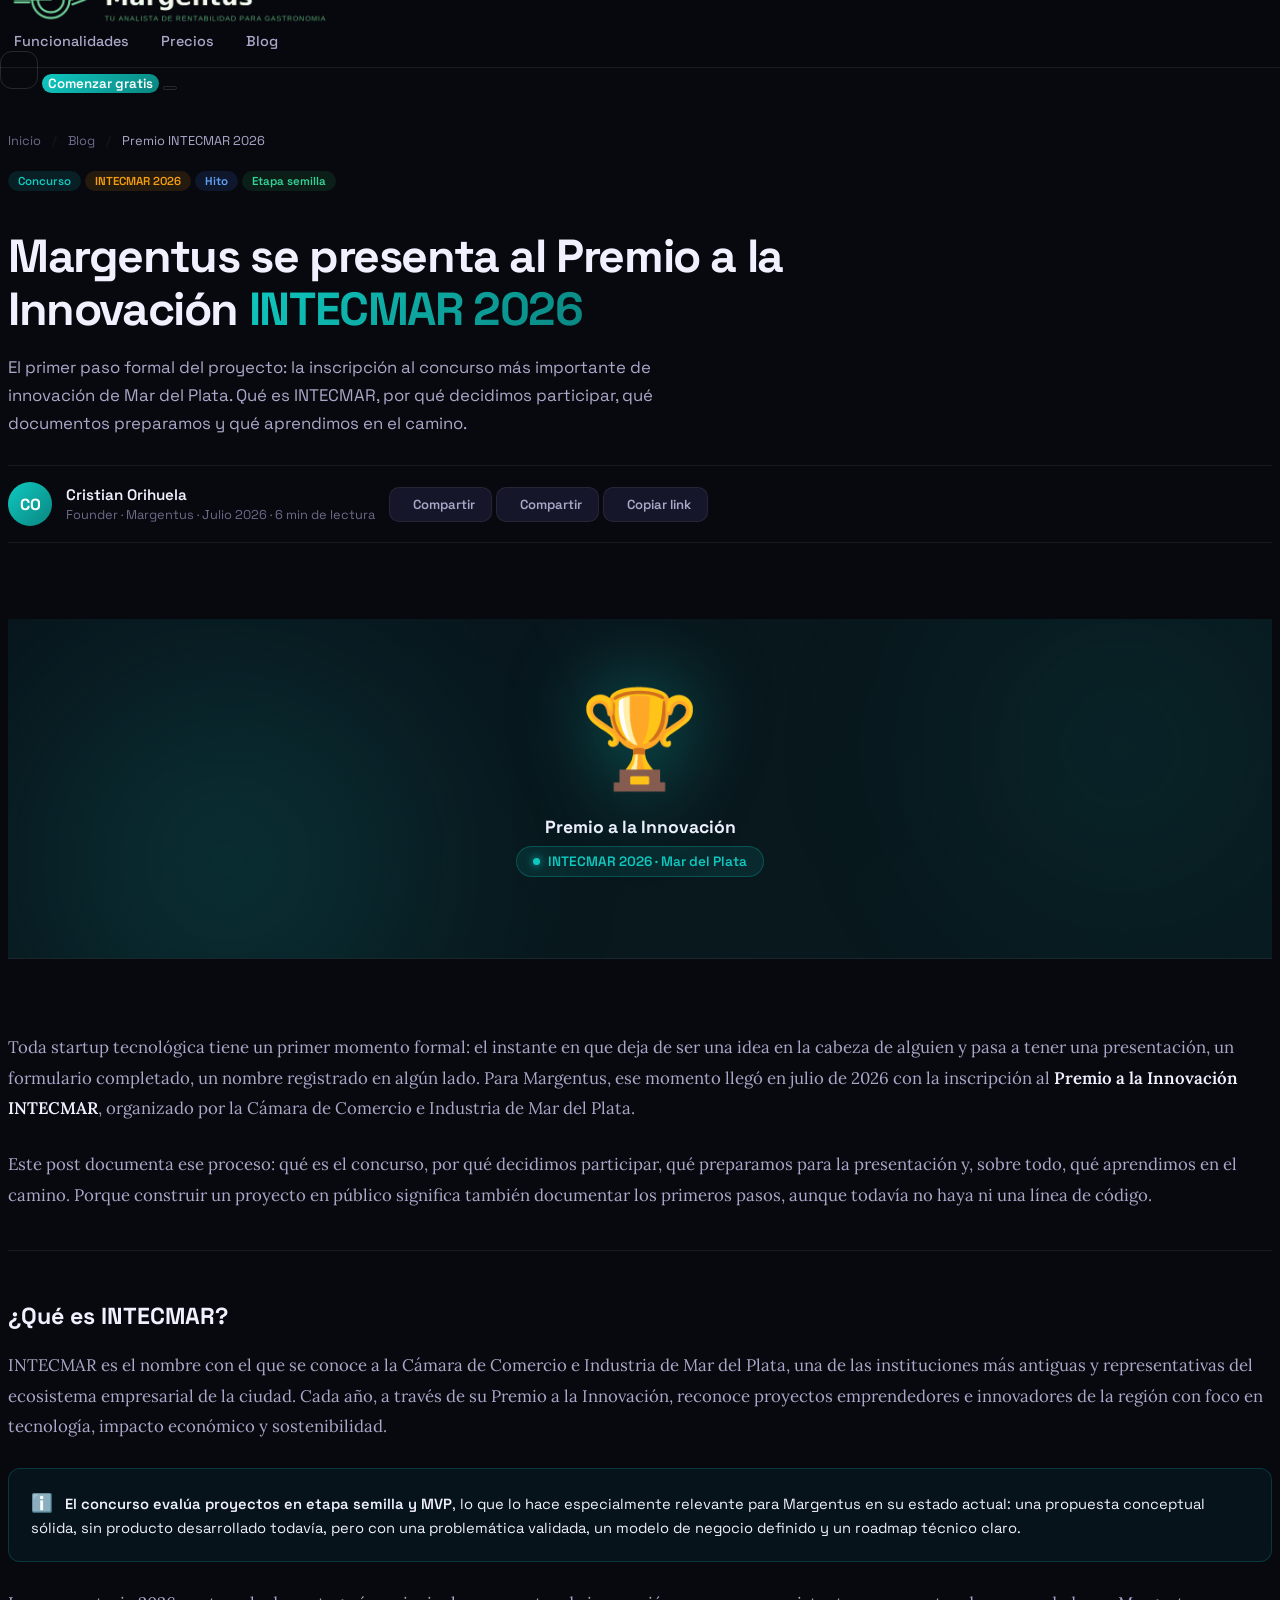
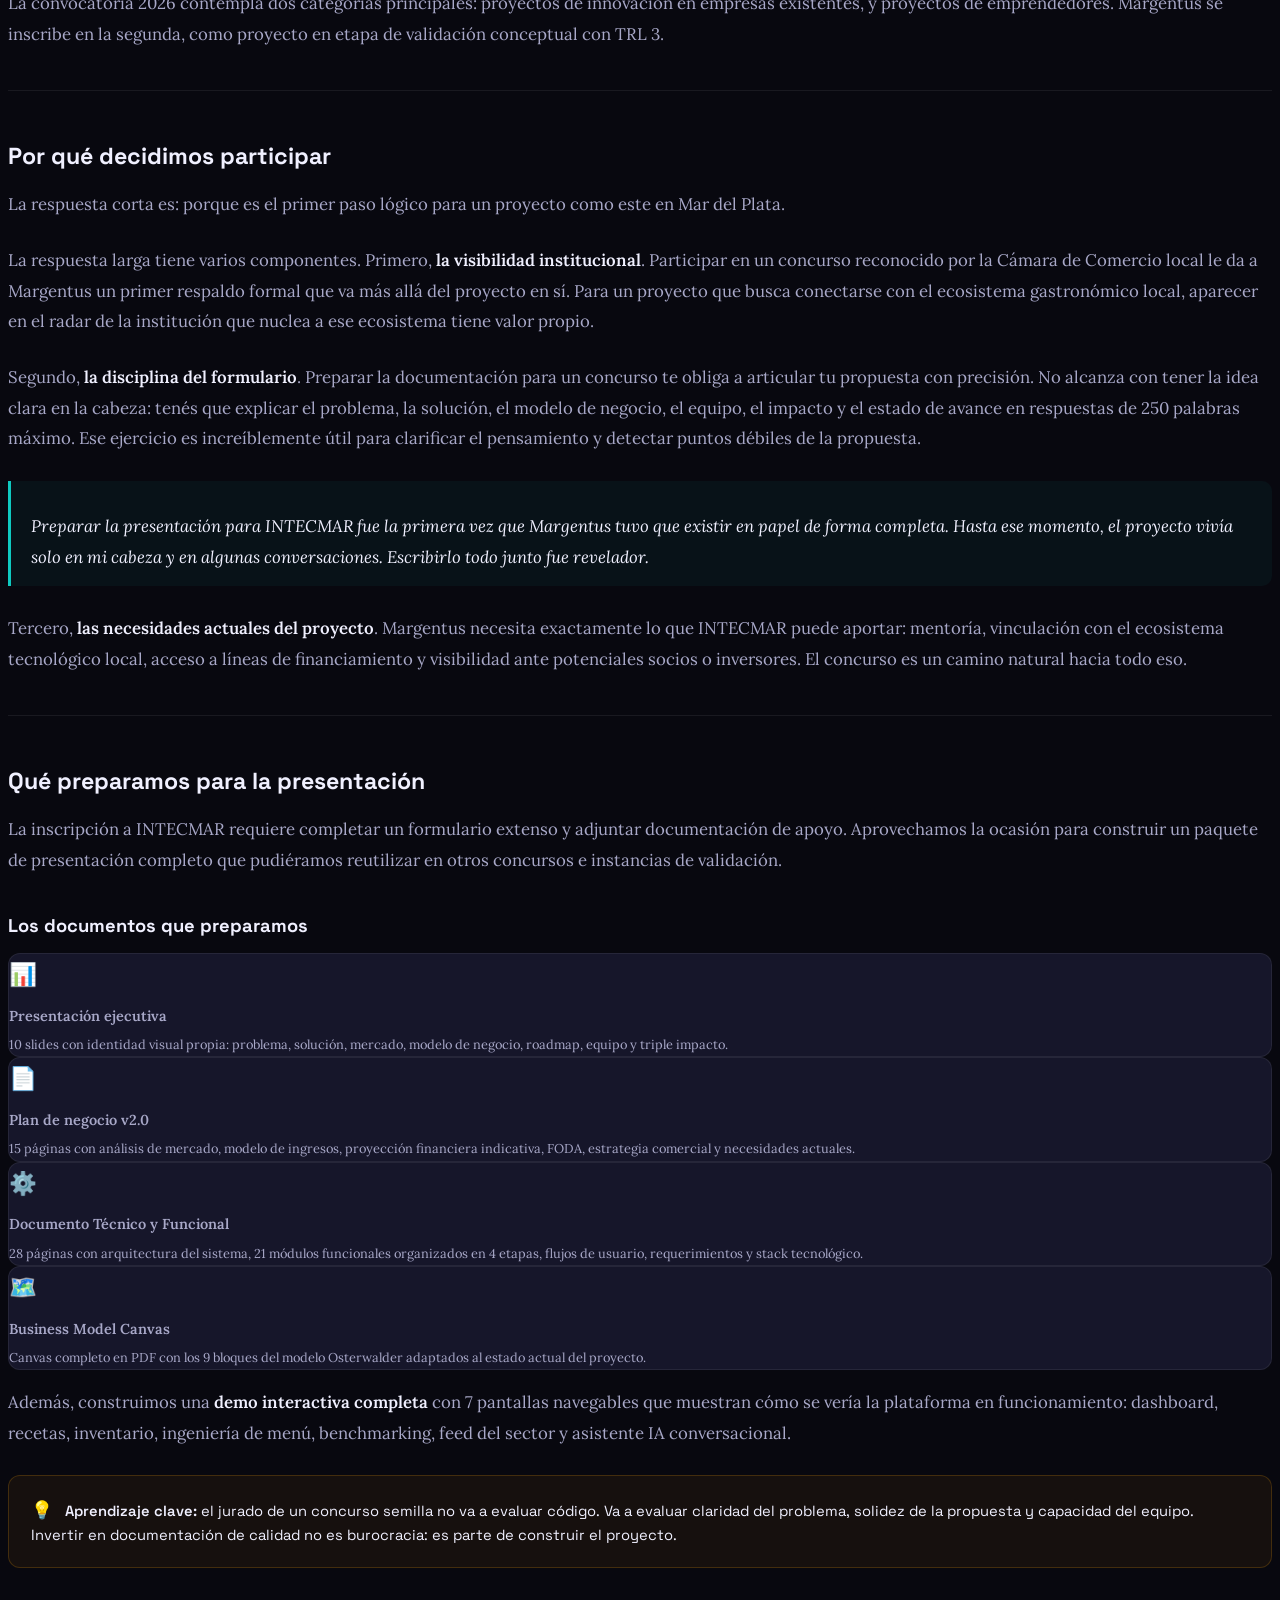
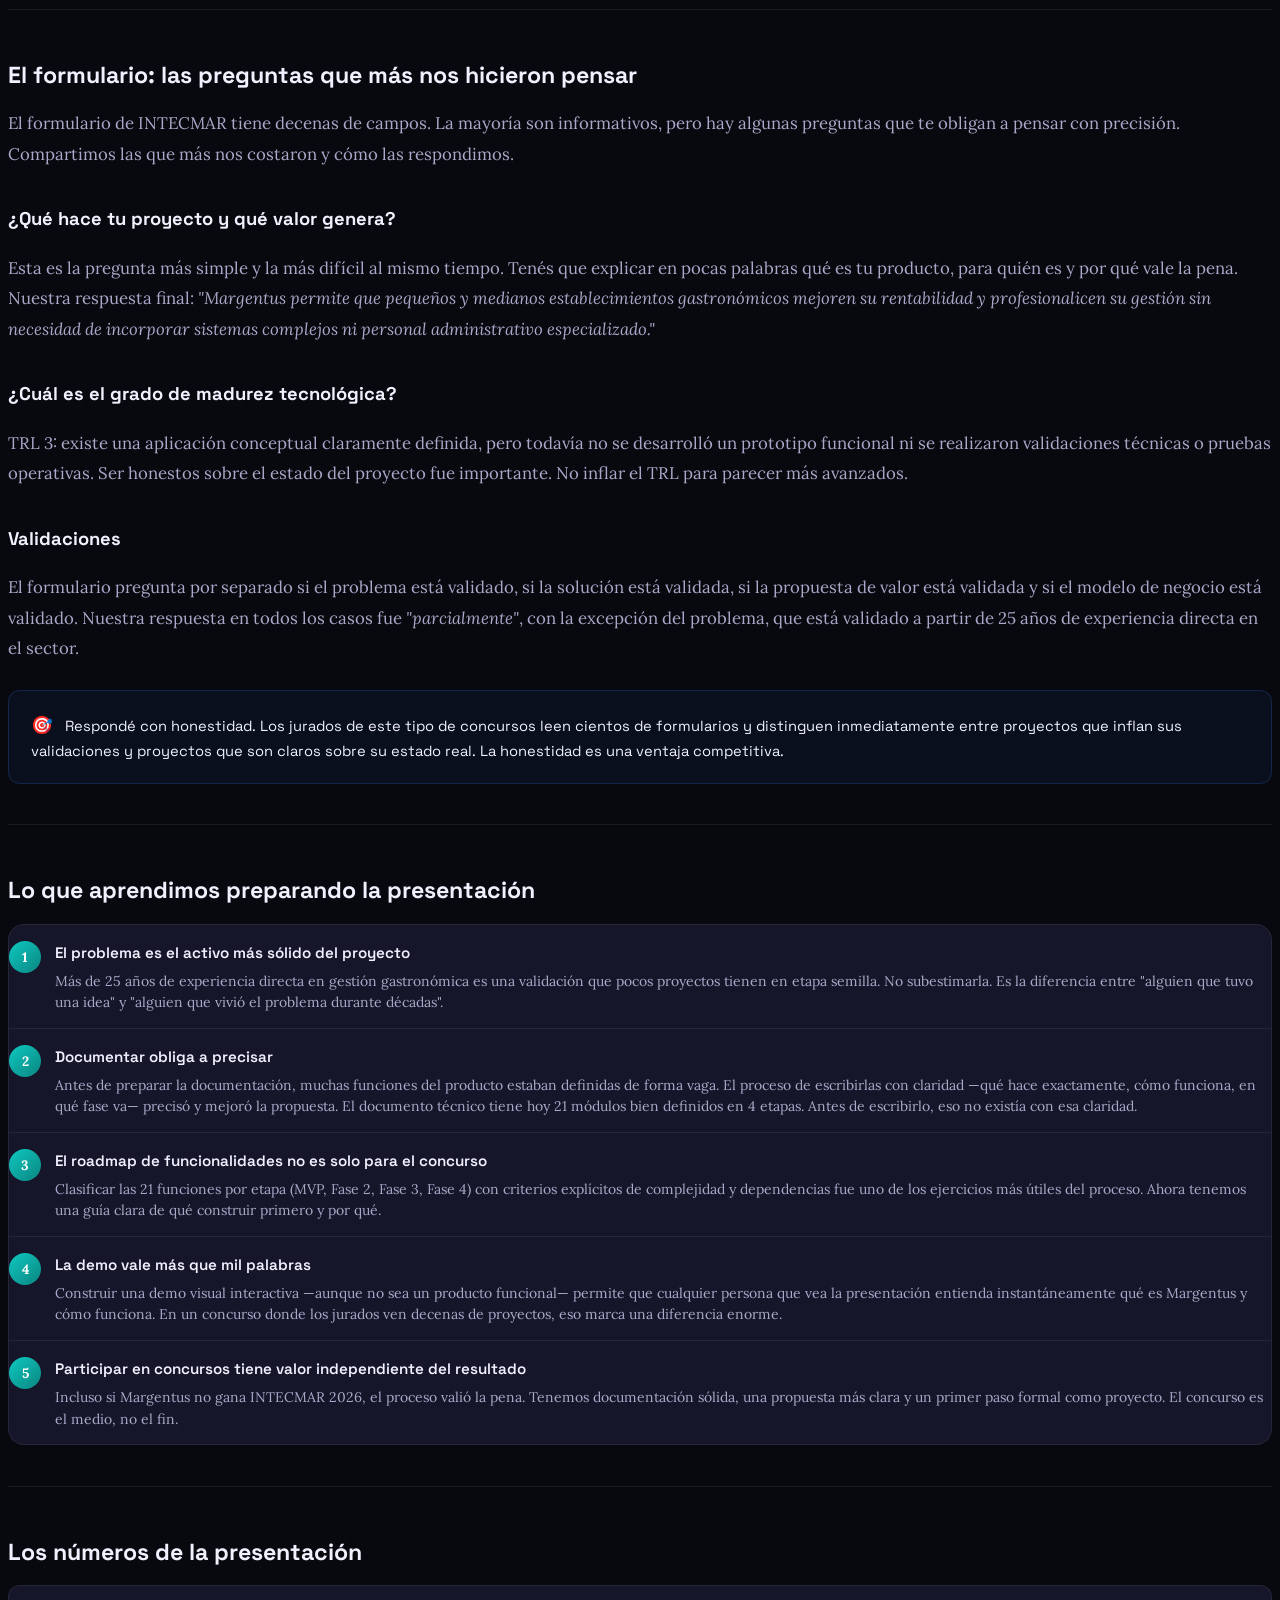
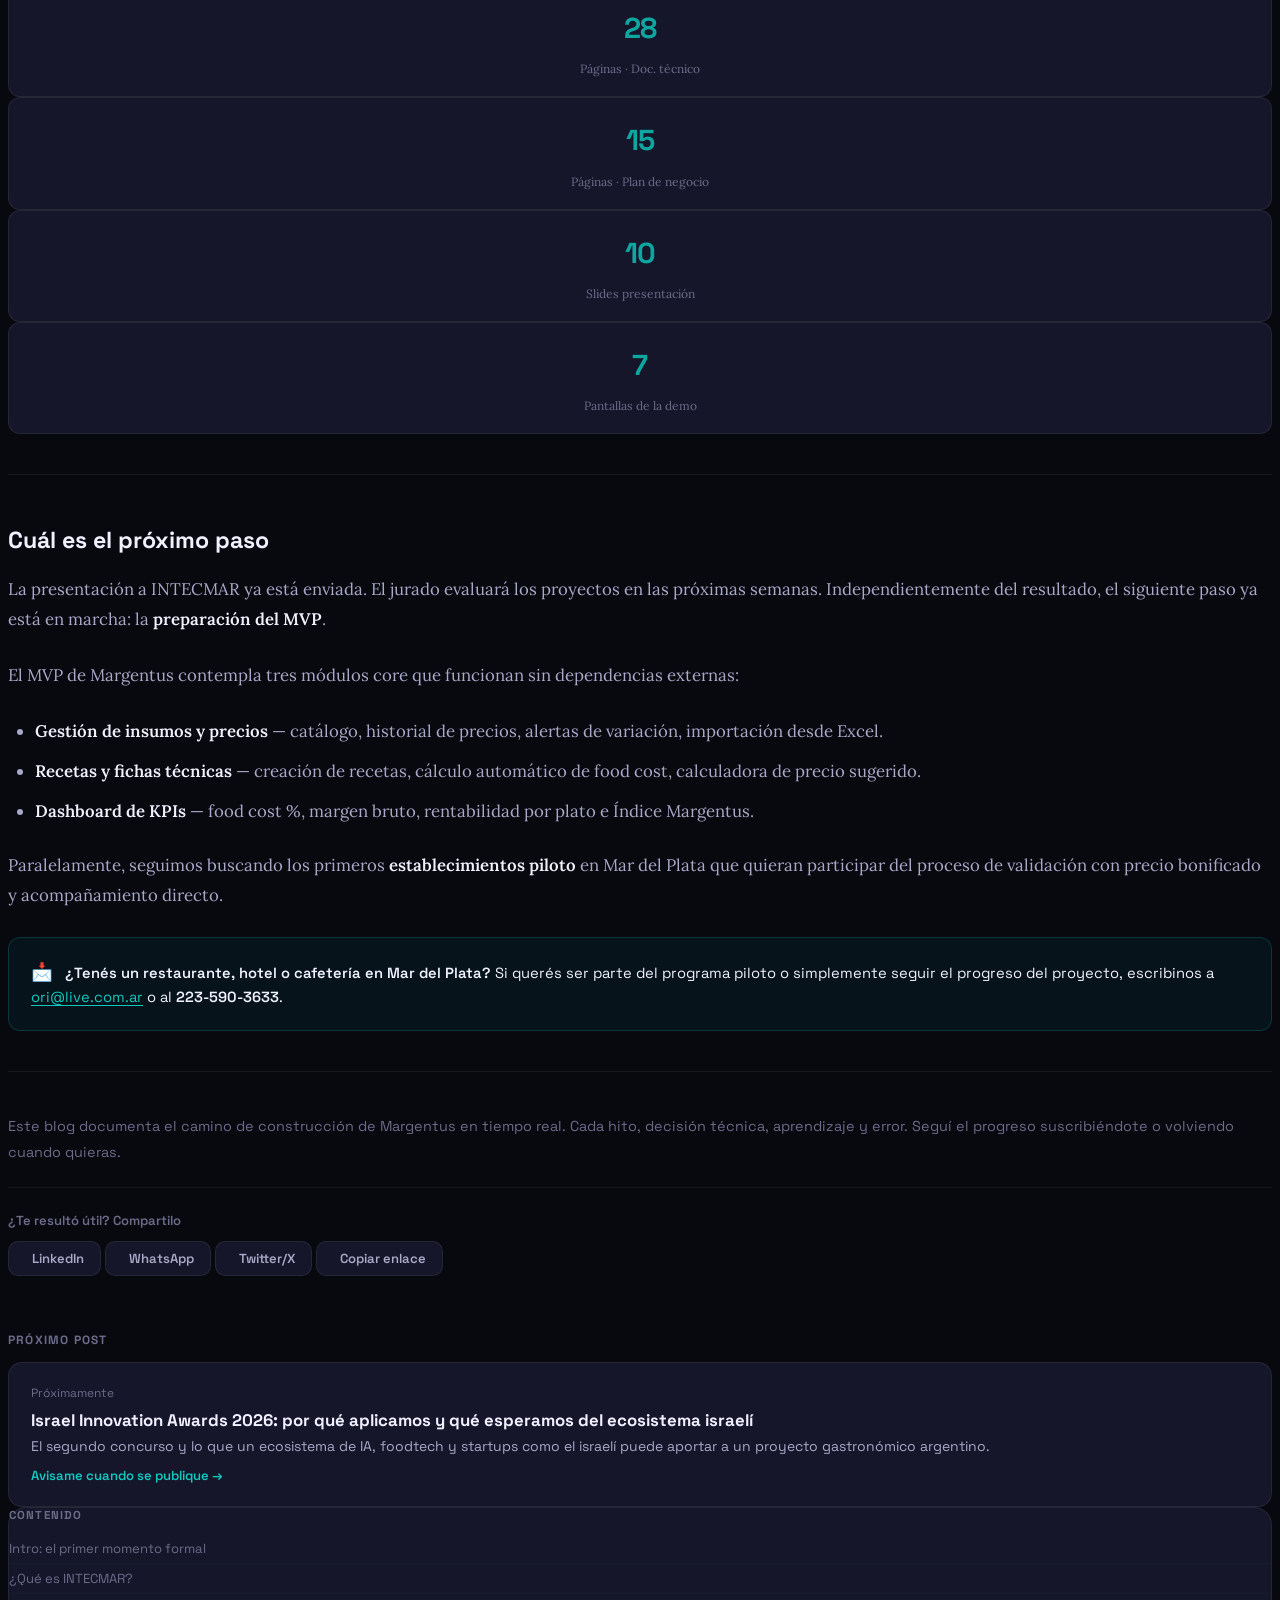
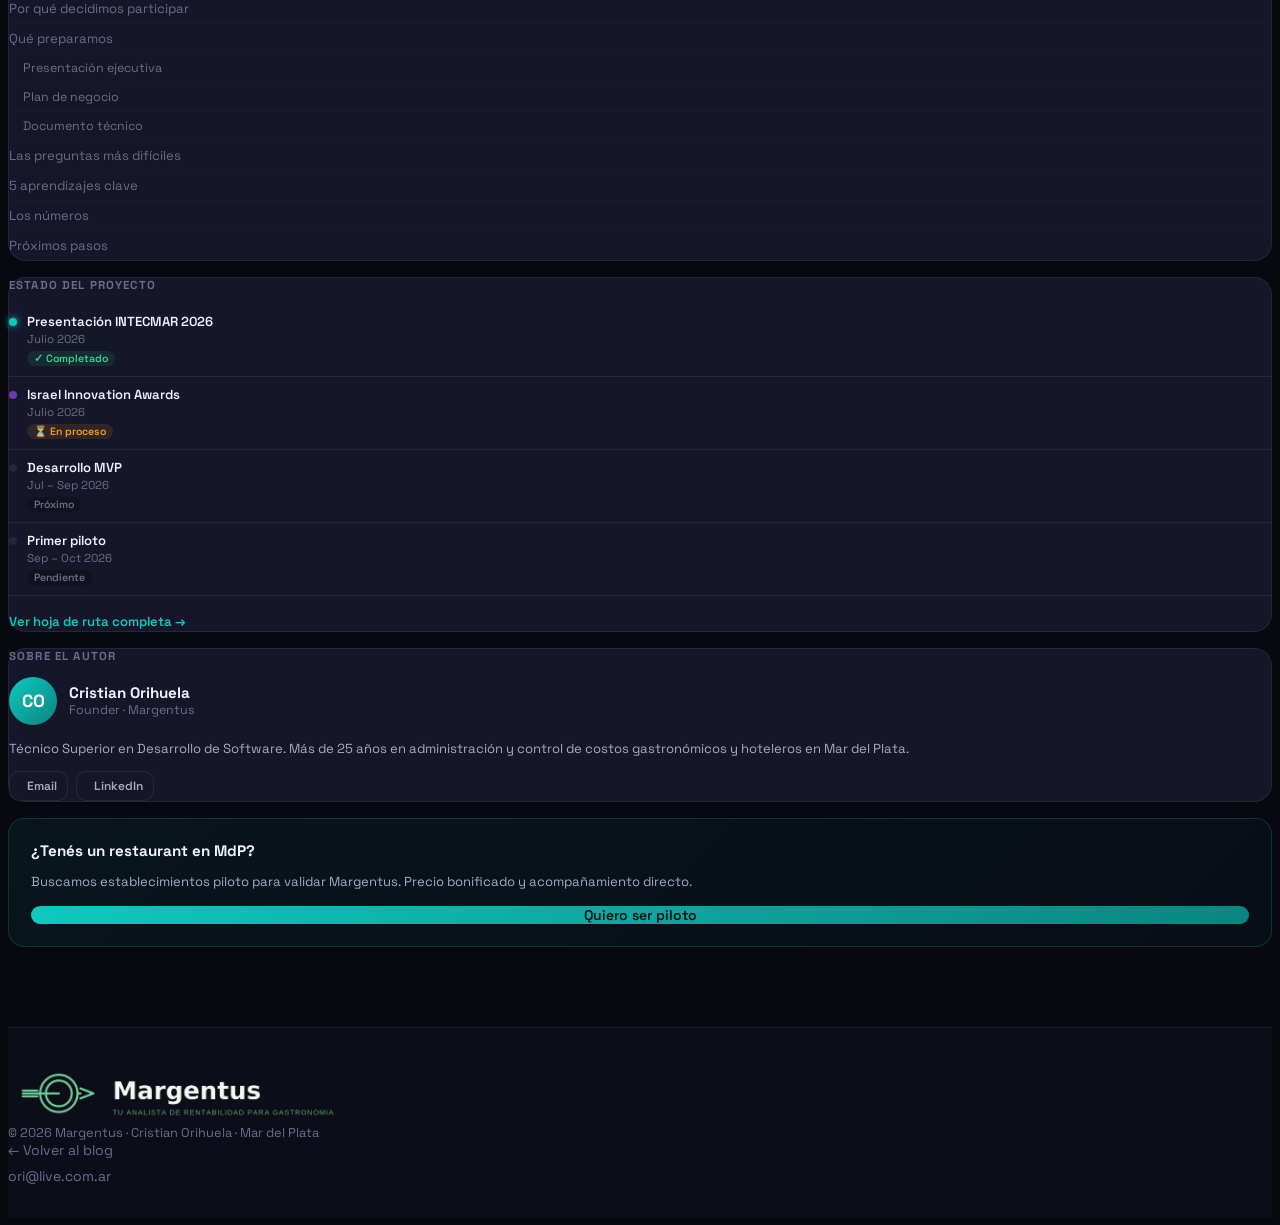
==== commit eb8c4ca2: "de FoodCost33 a Margentus" ====
--- a/blog-intecmar-2026.html
+++ b/blog-intecmar-2026.html
@@ -3,8 +3,8 @@
 <head>
   <meta charset="UTF-8">
   <meta name="viewport" content="width=device-width, initial-scale=1.0">
-  <title>FoodCost33 se presenta al Premio INTECMAR 2026 — Blog</title>
-  <meta name="description" content="El primer paso formal de FoodCost33: la inscripción al Premio a la Innovación INTECMAR 2026. Qué es, por qué participamos y qué aprendimos.">
+  <title>Margentus se presenta al Premio INTECMAR 2026 — Blog</title>
+  <meta name="description" content="El primer paso formal de Margentus: la inscripción al Premio a la Innovación INTECMAR 2026. Qué es, por qué participamos y qué aprendimos.">
   <link rel="preconnect" href="https://fonts.googleapis.com">
   <link href="https://fonts.googleapis.com/css2?family=Space+Grotesk:wght@300;400;500;600;700&family=Lora:ital,wght@0,400;0,600;1,400;1,600&display=swap" rel="stylesheet">
   <link href="css/bootstrap.min.css" rel="stylesheet"/>
@@ -132,8 +132,7 @@
   <div class="container">
     <div class="d-flex align-items-center justify-content-between w-100">
       <a href="index.html" class="d-flex align-items-center gap-2" style="font-size:1.15rem;font-weight:700;color:var(--tx)">
-        <div class="logo-i" style="width:32px;height:32px;border-radius:9px;display:flex;align-items:center;justify-content:center"><i class="fa-solid fa-utensils" style="font-size:.82rem"></i></div>
-        <span>FoodCost<span style="color:var(--teal)">33</span></span>
+        <img src="img/logo.png" alt="Margentus" style="width:348px;height:51px">
       </a>
       <div class="d-none d-lg-flex align-items-center gap-1 mx-auto">
         <a href="index.html#features" class="nav-link">Funcionalidades</a>
@@ -174,7 +173,7 @@
       <span class="ptag ptag-green">Etapa semilla</span>
     </div>
     <h1 style="font-size:clamp(1.8rem,4.5vw,2.9rem);font-weight:700;line-height:1.15;letter-spacing:-.03em;max-width:780px;margin-bottom:18px">
-      FoodCost33 se presenta al Premio a la Innovación <span class="gt">INTECMAR 2026</span>
+      Margentus se presenta al Premio a la Innovación <span class="gt">INTECMAR 2026</span>
     </h1>
     <p style="font-size:1.05rem;color:var(--tx2);max-width:680px;line-height:1.65;margin-bottom:28px">
       El primer paso formal del proyecto: la inscripción al concurso más importante de innovación de Mar del Plata. Qué es INTECMAR, por qué decidimos participar, qué documentos preparamos y qué aprendimos en el camino.
@@ -183,7 +182,7 @@
       <div class="author-av">CO</div>
       <div>
         <div class="author-name">Cristian Orihuela</div>
-        <div class="author-meta">Founder · FoodCost33 · <span>Julio 2026</span> · <span>6 min de lectura</span></div>
+        <div class="author-meta">Founder · Margentus · <span>Julio 2026</span> · <span>6 min de lectura</span></div>
       </div>
       <div class="ms-auto d-flex gap-2 flex-wrap">
         <a href="#" class="share-btn"><i class="fa-brands fa-linkedin"></i> Compartir</a>
@@ -216,7 +215,7 @@
         <article class="article-body" id="article">
 
           <p>
-            Toda startup tecnológica tiene un primer momento formal: el instante en que deja de ser una idea en la cabeza de alguien y pasa a tener una presentación, un formulario completado, un nombre registrado en algún lado. Para FoodCost33, ese momento llegó en julio de 2026 con la inscripción al <strong>Premio a la Innovación INTECMAR</strong>, organizado por la Cámara de Comercio e Industria de Mar del Plata.
+            Toda startup tecnológica tiene un primer momento formal: el instante en que deja de ser una idea en la cabeza de alguien y pasa a tener una presentación, un formulario completado, un nombre registrado en algún lado. Para Margentus, ese momento llegó en julio de 2026 con la inscripción al <strong>Premio a la Innovación INTECMAR</strong>, organizado por la Cámara de Comercio e Industria de Mar del Plata.
           </p>
 
           <p>
@@ -233,11 +232,11 @@
 
           <div class="callout callout-teal">
             <span class="callout-icon">ℹ️</span>
-            <strong>El concurso evalúa proyectos en etapa semilla y MVP</strong>, lo que lo hace especialmente relevante para FoodCost33 en su estado actual: una propuesta conceptual sólida, sin producto desarrollado todavía, pero con una problemática validada, un modelo de negocio definido y un roadmap técnico claro.
-          </div>
-
-          <p>
-            La convocatoria 2026 contempla dos categorías principales: proyectos de innovación en empresas existentes, y proyectos de emprendedores. FoodCost33 se inscribe en la segunda, como proyecto en etapa de validación conceptual con TRL 3.
+            <strong>El concurso evalúa proyectos en etapa semilla y MVP</strong>, lo que lo hace especialmente relevante para Margentus en su estado actual: una propuesta conceptual sólida, sin producto desarrollado todavía, pero con una problemática validada, un modelo de negocio definido y un roadmap técnico claro.
+          </div>
+
+          <p>
+            La convocatoria 2026 contempla dos categorías principales: proyectos de innovación en empresas existentes, y proyectos de emprendedores. Margentus se inscribe en la segunda, como proyecto en etapa de validación conceptual con TRL 3.
           </p>
 
           <hr class="sec-div">
@@ -249,7 +248,7 @@
           </p>
 
           <p>
-            La respuesta larga tiene varios componentes. Primero, <strong>la visibilidad institucional</strong>. Participar en un concurso reconocido por la Cámara de Comercio local le da a FoodCost33 un primer respaldo formal que va más allá del proyecto en sí. Para un proyecto que busca conectarse con el ecosistema gastronómico local, aparecer en el radar de la institución que nuclea a ese ecosistema tiene valor propio.
+            La respuesta larga tiene varios componentes. Primero, <strong>la visibilidad institucional</strong>. Participar en un concurso reconocido por la Cámara de Comercio local le da a Margentus un primer respaldo formal que va más allá del proyecto en sí. Para un proyecto que busca conectarse con el ecosistema gastronómico local, aparecer en el radar de la institución que nuclea a ese ecosistema tiene valor propio.
           </p>
 
           <p>
@@ -257,11 +256,11 @@
           </p>
 
           <blockquote>
-            <p>Preparar la presentación para INTECMAR fue la primera vez que FoodCost33 tuvo que existir en papel de forma completa. Hasta ese momento, el proyecto vivía solo en mi cabeza y en algunas conversaciones. Escribirlo todo junto fue revelador.</p>
+            <p>Preparar la presentación para INTECMAR fue la primera vez que Margentus tuvo que existir en papel de forma completa. Hasta ese momento, el proyecto vivía solo en mi cabeza y en algunas conversaciones. Escribirlo todo junto fue revelador.</p>
           </blockquote>
 
           <p>
-            Tercero, <strong>las necesidades actuales del proyecto</strong>. FoodCost33 necesita exactamente lo que INTECMAR puede aportar: mentoría, vinculación con el ecosistema tecnológico local, acceso a líneas de financiamiento y visibilidad ante potenciales socios o inversores. El concurso es un camino natural hacia todo eso.
+            Tercero, <strong>las necesidades actuales del proyecto</strong>. Margentus necesita exactamente lo que INTECMAR puede aportar: mentoría, vinculación con el ecosistema tecnológico local, acceso a líneas de financiamiento y visibilidad ante potenciales socios o inversores. El concurso es un camino natural hacia todo eso.
           </p>
 
           <hr class="sec-div">
@@ -324,7 +323,7 @@
 
           <h3>¿Qué hace tu proyecto y qué valor genera?</h3>
           <p>
-            Esta es la pregunta más simple y la más difícil al mismo tiempo. Tenés que explicar en pocas palabras qué es tu producto, para quién es y por qué vale la pena. Nuestra respuesta final: <em>"FoodCost33 permite que pequeños y medianos establecimientos gastronómicos mejoren su rentabilidad y profesionalicen su gestión sin necesidad de incorporar sistemas complejos ni personal administrativo especializado."</em>
+            Esta es la pregunta más simple y la más difícil al mismo tiempo. Tenés que explicar en pocas palabras qué es tu producto, para quién es y por qué vale la pena. Nuestra respuesta final: <em>"Margentus permite que pequeños y medianos establecimientos gastronómicos mejoren su rentabilidad y profesionalicen su gestión sin necesidad de incorporar sistemas complejos ni personal administrativo especializado."</em>
           </p>
 
           <h3>¿Cuál es el grado de madurez tecnológica?</h3>
@@ -372,14 +371,14 @@
               <div class="l-num">4</div>
               <div>
                 <div class="l-title">La demo vale más que mil palabras</div>
-                <div class="l-text">Construir una demo visual interactiva —aunque no sea un producto funcional— permite que cualquier persona que vea la presentación entienda instantáneamente qué es FoodCost33 y cómo funciona. En un concurso donde los jurados ven decenas de proyectos, eso marca una diferencia enorme.</div>
+                <div class="l-text">Construir una demo visual interactiva —aunque no sea un producto funcional— permite que cualquier persona que vea la presentación entienda instantáneamente qué es Margentus y cómo funciona. En un concurso donde los jurados ven decenas de proyectos, eso marca una diferencia enorme.</div>
               </div>
             </div>
             <div class="learning-item">
               <div class="l-num">5</div>
               <div>
                 <div class="l-title">Participar en concursos tiene valor independiente del resultado</div>
-                <div class="l-text">Incluso si FoodCost33 no gana INTECMAR 2026, el proceso valió la pena. Tenemos documentación sólida, una propuesta más clara y un primer paso formal como proyecto. El concurso es el medio, no el fin.</div>
+                <div class="l-text">Incluso si Margentus no gana INTECMAR 2026, el proceso valió la pena. Tenemos documentación sólida, una propuesta más clara y un primer paso formal como proyecto. El concurso es el medio, no el fin.</div>
               </div>
             </div>
           </div>
@@ -424,13 +423,13 @@
           </p>
 
           <p>
-            El MVP de FoodCost33 contempla tres módulos core que funcionan sin dependencias externas:
+            El MVP de Margentus contempla tres módulos core que funcionan sin dependencias externas:
           </p>
 
           <ul>
             <li><strong>Gestión de insumos y precios</strong> — catálogo, historial de precios, alertas de variación, importación desde Excel.</li>
             <li><strong>Recetas y fichas técnicas</strong> — creación de recetas, cálculo automático de food cost, calculadora de precio sugerido.</li>
-            <li><strong>Dashboard de KPIs</strong> — food cost %, margen bruto, rentabilidad por plato e Índice FoodCost33.</li>
+            <li><strong>Dashboard de KPIs</strong> — food cost %, margen bruto, rentabilidad por plato e Índice Margentus.</li>
           </ul>
 
           <p>
@@ -445,7 +444,7 @@
           <hr class="sec-div">
 
           <p style="font-size:.9rem;color:var(--tx3);font-family:'Space Grotesk',sans-serif;font-style:normal">
-            Este blog documenta el camino de construcción de FoodCost33 en tiempo real. Cada hito, decisión técnica, aprendizaje y error. Seguí el progreso suscribiéndote o volviendo cuando quieras.
+            Este blog documenta el camino de construcción de Margentus en tiempo real. Cada hito, decisión técnica, aprendizaje y error. Seguí el progreso suscribiéndote o volviendo cuando quieras.
           </p>
 
         </article>
@@ -540,7 +539,7 @@
               <div style="width:48px;height:48px;border-radius:50%;background:linear-gradient(135deg,#0FC9C0,#0a8580);display:flex;align-items:center;justify-content:center;font-weight:700;font-size:1.1rem;color:#fff;flex-shrink:0">CO</div>
               <div>
                 <div style="font-weight:700;font-size:.95rem">Cristian Orihuela</div>
-                <div style="font-size:.78rem;color:var(--tx3)">Founder · FoodCost33</div>
+                <div style="font-size:.78rem;color:var(--tx3)">Founder · Margentus</div>
               </div>
             </div>
             <p style="font-size:.82rem;color:var(--tx2);line-height:1.6;margin-bottom:12px">Técnico Superior en Desarrollo de Software. Más de 25 años en administración y control de costos gastronómicos y hoteleros en Mar del Plata.</p>
@@ -553,7 +552,7 @@
           <!-- CTA sidebar -->
           <div style="background:linear-gradient(135deg,rgba(15,201,192,.07),rgba(10,133,128,.05));border:1px solid rgba(15,201,192,.2);border-radius:16px;padding:22px">
             <div style="font-size:.95rem;font-weight:700;margin-bottom:8px">¿Tenés un restaurant en MdP?</div>
-            <p style="font-size:.82rem;color:var(--tx2);margin-bottom:16px">Buscamos establecimientos piloto para validar FoodCost33. Precio bonificado y acompañamiento directo.</p>
+            <p style="font-size:.82rem;color:var(--tx2);margin-bottom:16px">Buscamos establecimientos piloto para validar Margentus. Precio bonificado y acompañamiento directo.</p>
             <a href="mailto:ori@live.com.ar" class="bgrd btn w-100 py-2" style="font-size:.875rem;text-decoration:none;display:block;text-align:center;color:#080E14!important">Quiero ser piloto</a>
           </div>
 
@@ -569,10 +568,9 @@
   <div class="container">
     <div class="d-flex align-items-center justify-content-between flex-wrap gap-3">
       <a href="index.html" class="d-flex align-items-center gap-2 text-decoration-none" style="font-size:1rem;font-weight:700;color:var(--tx)">
-        <div class="logo-i" style="width:28px;height:28px;border-radius:8px;display:flex;align-items:center;justify-content:center"><i class="fa-solid fa-utensils" style="font-size:.75rem"></i></div>
-        FoodCost<span style="color:var(--teal)">33</span>
+        <img src="img/logo.png" alt="Margentus" style="width:348px;height:51px">
       </a>
-      <div style="font-size:.8rem;color:var(--tx3)">© 2026 FoodCost33 · Cristian Orihuela · Mar del Plata</div>
+      <div style="font-size:.8rem;color:var(--tx3)">© 2026 Margentus · Cristian Orihuela · Mar del Plata</div>
       <div class="d-flex gap-3">
         <a href="blog.html" class="flink mb-0">← Volver al blog</a>
         <a href="mailto:ori@live.com.ar" class="flink mb-0">ori@live.com.ar</a>
